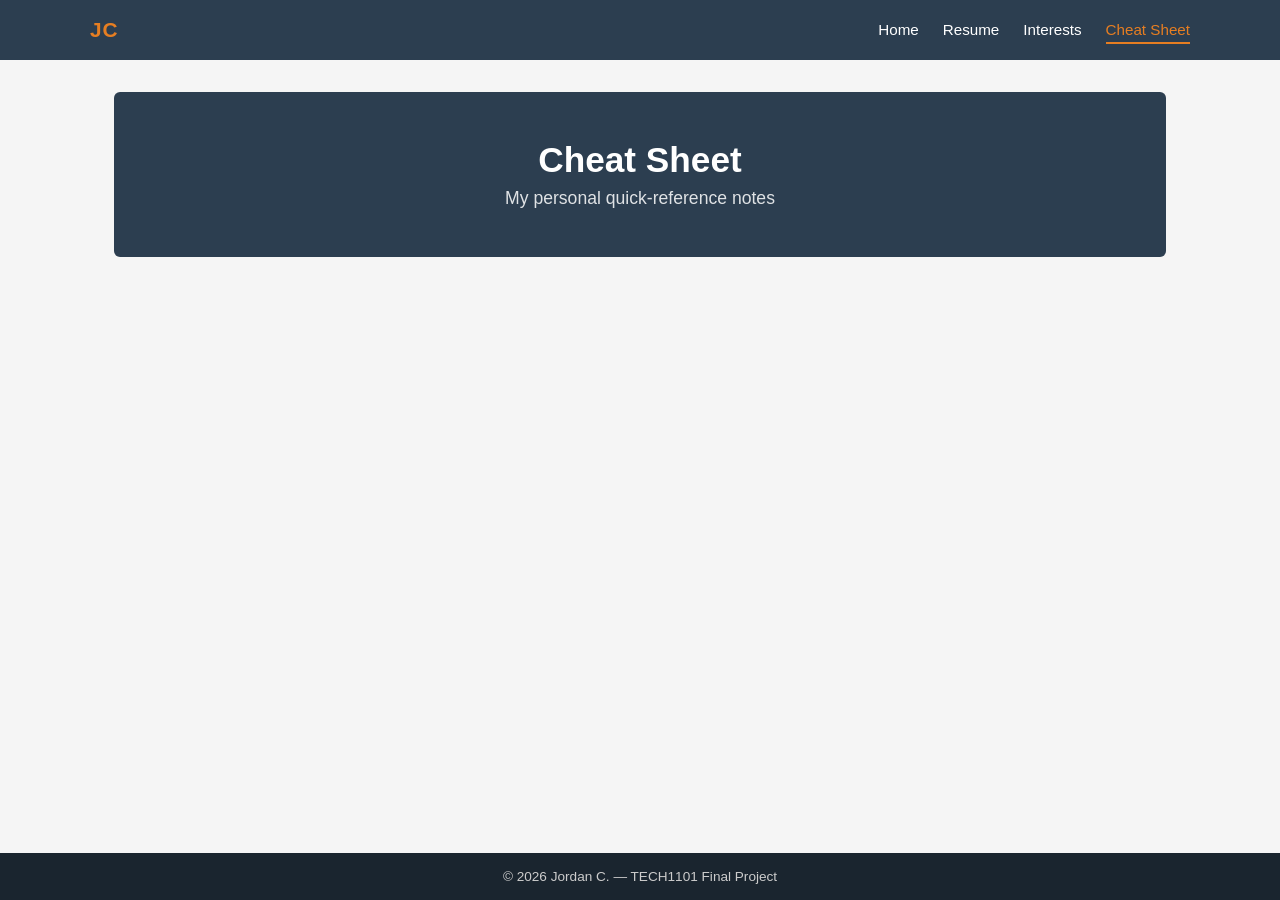
==== cheatsheet.html @ c00dc747 "Initial commit - Final Project" ====
<!DOCTYPE html>
<html lang="en">
<head>
    <meta charset="UTF-8">
    <meta name="viewport" content="width=device-width, initial-scale=1.0">
    <!-- TODO: Update title once cheat sheet type is decided (HTML / CSS / JS) -->
    <title>Cheat Sheet | Jordan's Portfolio</title>
    <link rel="stylesheet" href="css/style.css">
</head>
<body>

    <!-- ===== Navigation ===== -->
    <nav>
        <div class="nav-container">
            <a href="index.html" class="nav-logo">JC</a>

            <button id="nav-toggle" class="nav-toggle" aria-label="Toggle navigation" aria-expanded="false">
                <span></span>
                <span></span>
                <span></span>
            </button>

            <ul id="nav-links" class="nav-links">
                <li><a href="index.html">Home</a></li>
                <li><a href="resume.html">Resume</a></li>
                <li><a href="hobby.html">Interests</a></li>
                <li><a href="cheatsheet.html">Cheat Sheet</a></li>
            </ul>
        </div>
    </nav>

    <!-- ===== Main Content ===== -->
    <main>
        <div class="page-hero">
            <!-- TODO: Update heading to "HTML Cheat Sheet", "CSS Cheat Sheet", or "JavaScript Cheat Sheet" -->
            <h1>Cheat Sheet</h1>
            <p>My personal quick-reference notes</p>
        </div>

        <!-- At least 15 entries are required for full marks.
             Each <section> below represents one entry/topic.
             Duplicate the pattern as needed. -->

        <section class="cheat-entry">
            <h2><!-- TODO: Topic name (e.g. &lt;a&gt; tag) --></h2>
            <!-- TODO: Description, code snippet, notes -->
        </section>

        <!-- Add more entries here ... -->

    </main>

    <!-- ===== Footer ===== -->
    <footer>
        <p>&copy; 2026 Jordan C. — TECH1101 Final Project</p>
    </footer>

    <script src="js/main.js"></script>
</body>
</html>
---- css/style.css ----
/* ============================================================
   style.css — Shared stylesheet for Jordan's Personal Website
   TECH1101 Final Project
   ============================================================ */

/* ---------- CSS Reset & Base ---------- */
*, *::before, *::after {
    box-sizing: border-box;
    margin: 0;
    padding: 0;
}

:root {
    /* Colour palette — edit these to restyle the whole site */
    --colour-primary:    #2c3e50;
    --colour-accent:     #e67e22;
    --colour-bg:         #f5f5f5;
    --colour-text:       #333333;
    --colour-nav-bg:     #2c3e50;
    --colour-nav-text:   #ffffff;
    --colour-footer-bg:  #1a252f;
    --colour-footer-text:#cccccc;

    /* Typography */
    --font-main: 'Segoe UI', Tahoma, Geneva, Verdana, sans-serif;
    --font-mono: 'Courier New', Courier, monospace;
}

body {
    font-family: var(--font-main);
    background-color: var(--colour-bg);
    color: var(--colour-text);
    min-height: 100vh;
    display: flex;
    flex-direction: column;
}

/* ---------- Navigation ---------- */
nav {
    background-color: var(--colour-nav-bg);
    padding: 0 1.5rem;
    position: sticky;
    top: 0;
    z-index: 100;
}

.nav-container {
    display: flex;
    justify-content: space-between;
    align-items: center;
    max-width: 1100px;
    margin: 0 auto;
    height: 60px;
}

.nav-logo {
    color: var(--colour-accent);
    font-size: 1.3rem;
    font-weight: 700;
    text-decoration: none;
    letter-spacing: 1px;
}

/* Hamburger button — hidden on desktop */
.nav-toggle {
    display: none;
    flex-direction: column;
    gap: 5px;
    background: none;
    border: none;
    cursor: pointer;
    padding: 4px;
}

.nav-toggle span {
    display: block;
    width: 25px;
    height: 3px;
    background-color: var(--colour-nav-text);
    border-radius: 2px;
    transition: all 0.3s ease;
}

.nav-links {
    list-style: none;
    display: flex;
    gap: 1.5rem;
}

.nav-links a {
    color: var(--colour-nav-text);
    text-decoration: none;
    font-size: 0.95rem;
    padding: 4px 0;
    border-bottom: 2px solid transparent;
    transition: border-colour 0.2s, color 0.2s;
}

.nav-links a:hover,
.nav-links a.active {
    color: var(--colour-accent);
    border-bottom-color: var(--colour-accent);
}

/* ---------- Main Content ---------- */
main {
    flex: 1;
    max-width: 1100px;
    width: 100%;
    margin: 0 auto;
    padding: 2rem 1.5rem;
}

/* Page hero / banner area */
.page-hero {
    background-color: var(--colour-primary);
    color: #fff;
    text-align: center;
    padding: 3rem 1.5rem;
    margin-bottom: 2rem;
    border-radius: 6px;
}

.page-hero h1 {
    font-size: 2.2rem;
    margin-bottom: 0.5rem;
}

.page-hero p {
    font-size: 1.1rem;
    opacity: 0.85;
}

/* General section spacing */
section {
    margin-bottom: 2.5rem;
}

section h2 {
    font-size: 1.6rem;
    color: var(--colour-primary);
    border-left: 4px solid var(--colour-accent);
    padding-left: 0.75rem;
    margin-bottom: 1rem;
}

/* ---------- Footer ---------- */
footer {
    background-color: var(--colour-footer-bg);
    color: var(--colour-footer-text);
    text-align: center;
    padding: 1rem;
    font-size: 0.85rem;
}

/* ============================================================
   Resume Page Components
   ============================================================ */

/* Contact list */
.contact-list {
    list-style: none;
    display: flex;
    flex-wrap: wrap;
    gap: 0.5rem 2rem;
}

/* Card used for education and experience entries */
.resume-card {
    background: #fff;
    border-left: 4px solid var(--colour-accent);
    padding: 1rem 1.25rem;
    margin-bottom: 1rem;
    border-radius: 4px;
    box-shadow: 0 1px 4px rgba(0,0,0,0.07);
}

.resume-card h3 {
    font-size: 1.1rem;
    color: var(--colour-primary);
    margin-bottom: 0.25rem;
}

.resume-meta {
    display: block;
    font-size: 0.85rem;
    color: #666;
    margin-bottom: 0.6rem;
}

.resume-card ul {
    padding-left: 1.2rem;
}

.resume-card ul li {
    margin-bottom: 0.3rem;
}

/* Skills table */
.skills-table {
    width: 100%;
    border-collapse: collapse;
    background: #fff;
    box-shadow: 0 1px 4px rgba(0,0,0,0.07);
    border-radius: 4px;
    overflow: hidden;
}

.skills-table th,
.skills-table td {
    padding: 0.75rem 1rem;
    text-align: left;
    border-bottom: 1px solid #e0e0e0;
}

.skills-table thead th {
    background-color: var(--colour-primary);
    color: #fff;
    font-weight: 600;
}

.skills-table tbody tr:last-child td {
    border-bottom: none;
}

.skills-table tbody tr:hover {
    background-color: #f0f0f0;
}

/* Project card grid */
.card-grid {
    display: grid;
    grid-template-columns: repeat(auto-fit, minmax(220px, 1fr));
    gap: 1.25rem;
}

.project-card {
    background: #fff;
    border-radius: 6px;
    padding: 1.25rem;
    box-shadow: 0 1px 6px rgba(0,0,0,0.1);
    text-align: center;
    transition: transform 0.2s, box-shadow 0.2s;
}

.project-card:hover {
    transform: translateY(-4px);
    box-shadow: 0 4px 14px rgba(0,0,0,0.15);
}

.project-card__icon {
    font-size: 2.2rem;
    margin-bottom: 0.6rem;
    color: var(--colour-accent);
}

.project-card h3 {
    font-size: 1rem;
    color: var(--colour-primary);
    margin-bottom: 0.5rem;
}

/* ============================================================
   Hobby / Interests Page Components
   ============================================================ */

/* TNR ordered steps */
.tnr-steps {
    padding-left: 1.4rem;
    margin: 1rem 0;
}

.tnr-steps li {
    margin-bottom: 0.5rem;
}

/* TNR comparison table */
.tnr-table {
    width: 100%;
    border-collapse: collapse;
    margin-top: 1rem;
    background: #fff;
    box-shadow: 0 1px 4px rgba(0,0,0,0.07);
    border-radius: 4px;
    overflow: hidden;
}

.tnr-table caption {
    font-weight: 600;
    text-align: left;
    padding: 0.5rem 1rem;
    background: #eef2f5;
    color: var(--colour-primary);
}

.tnr-table th,
.tnr-table td {
    padding: 0.7rem 1rem;
    border-bottom: 1px solid #e0e0e0;
    text-align: left;
}

.tnr-table thead th {
    background-color: var(--colour-primary);
    color: #fff;
}

.tnr-table tbody tr:last-child td {
    border-bottom: none;
}

/* Temperature Checker card */
.temp-checker-card {
    background: #fff;
    border-radius: 8px;
    padding: 1.5rem;
    box-shadow: 0 1px 6px rgba(0,0,0,0.1);
    max-width: 560px;
}

.temp-input-row {
    display: flex;
    flex-wrap: wrap;
    align-items: center;
    gap: 0.6rem;
    margin-bottom: 1rem;
}

.temp-input-row label {
    font-weight: 600;
    flex-basis: 100%;   /* label on its own line on small screens */
}

.temp-input-row input[type="number"] {
    width: 90px;
    padding: 0.5rem 0.6rem;
    border: 1px solid #ccc;
    border-radius: 4px;
    font-size: 1rem;
    font-family: var(--font-main);
}

.temp-input-row select {
    padding: 0.5rem 0.4rem;
    border: 1px solid #ccc;
    border-radius: 4px;
    font-size: 1rem;
    font-family: var(--font-main);
    background: #fff;
}

/* Primary button style */
.btn-primary {
    background-color: var(--colour-accent);
    color: #fff;
    border: none;
    padding: 0.55rem 1.1rem;
    border-radius: 4px;
    font-size: 0.95rem;
    cursor: pointer;
    transition: background-color 0.2s;
}

.btn-primary:hover {
    background-color: #cf6d17;
}

/* Result box — colour changes based on outcome */
.temp-result {
    padding: 0.85rem 1rem;
    border-radius: 4px;
    font-weight: 600;
    margin-bottom: 0.75rem;
    white-space: pre-line;   /* preserves line breaks from JS template literals */
}

.temp-result--safe {
    background-color: #d4edda;
    color: #155724;
    border: 1px solid #c3e6cb;
}

.temp-result--cold {
    background-color: #cce5ff;
    color: #004085;
    border: 1px solid #b8daff;
}

.temp-result--hot {
    background-color: #f8d7da;
    color: #721c24;
    border: 1px solid #f5c6cb;
}

.temp-result--warn {
    background-color: #fff3cd;
    color: #856404;
    border: 1px solid #ffeeba;
}

.temp-note {
    font-size: 0.82rem;
    color: #666;
}

/* ---------- Responsive — Tablet (≤768px) ---------- */
@media (max-width: 768px) {
    .nav-toggle {
        display: flex;
    }

    .nav-links {
        display: none;
        flex-direction: column;
        gap: 0;
        position: absolute;
        top: 60px;
        left: 0;
        width: 100%;
        background-color: var(--colour-nav-bg);
        padding: 0.5rem 0;
    }

    /* JS adds .open class to show the menu */
    .nav-links.open {
        display: flex;
    }

    .nav-links li a {
        display: block;
        padding: 0.75rem 1.5rem;
        border-bottom: none;
    }

    .page-hero h1 {
        font-size: 1.6rem;
    }
}

/* ---------- Responsive — Mobile (≤480px) ---------- */
@media (max-width: 480px) {
    main {
        padding: 1.25rem 1rem;
    }

    .page-hero {
        padding: 2rem 1rem;
    }

    .page-hero h1 {
        font-size: 1.3rem;
    }
}
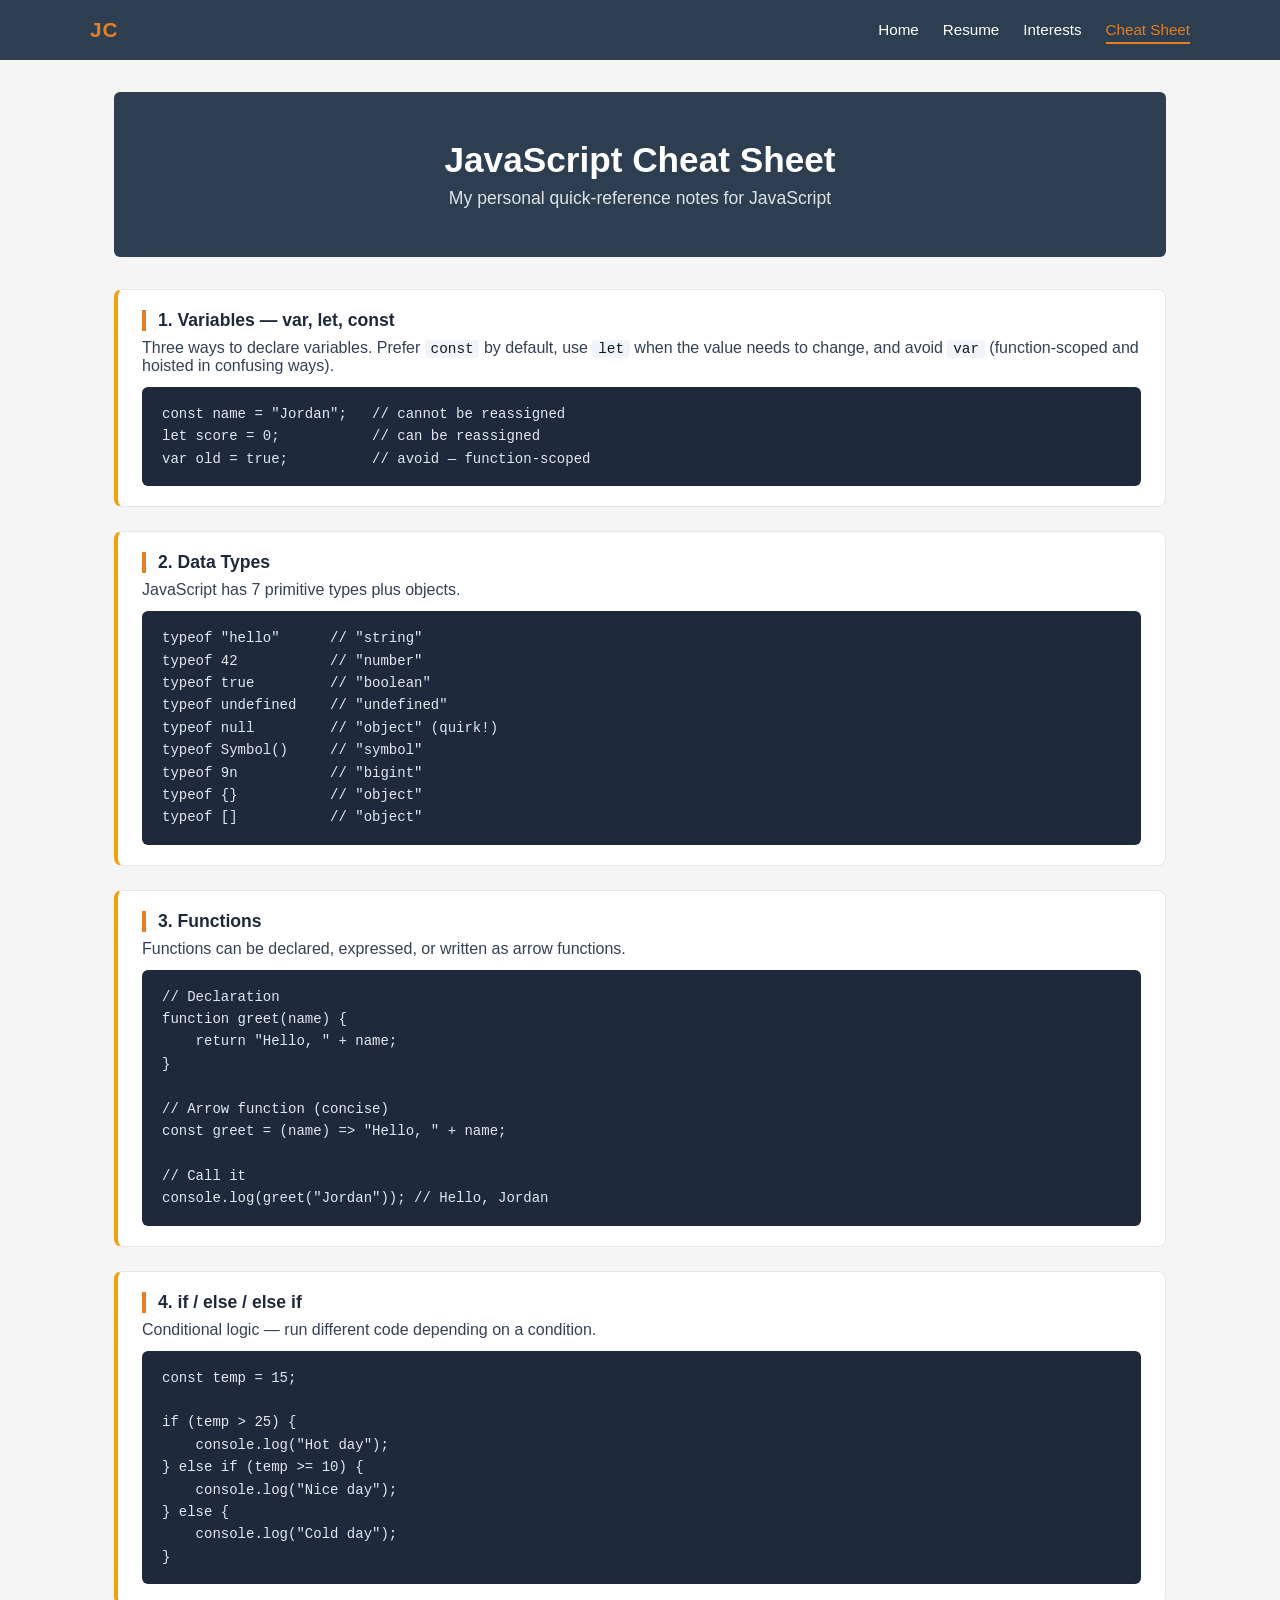
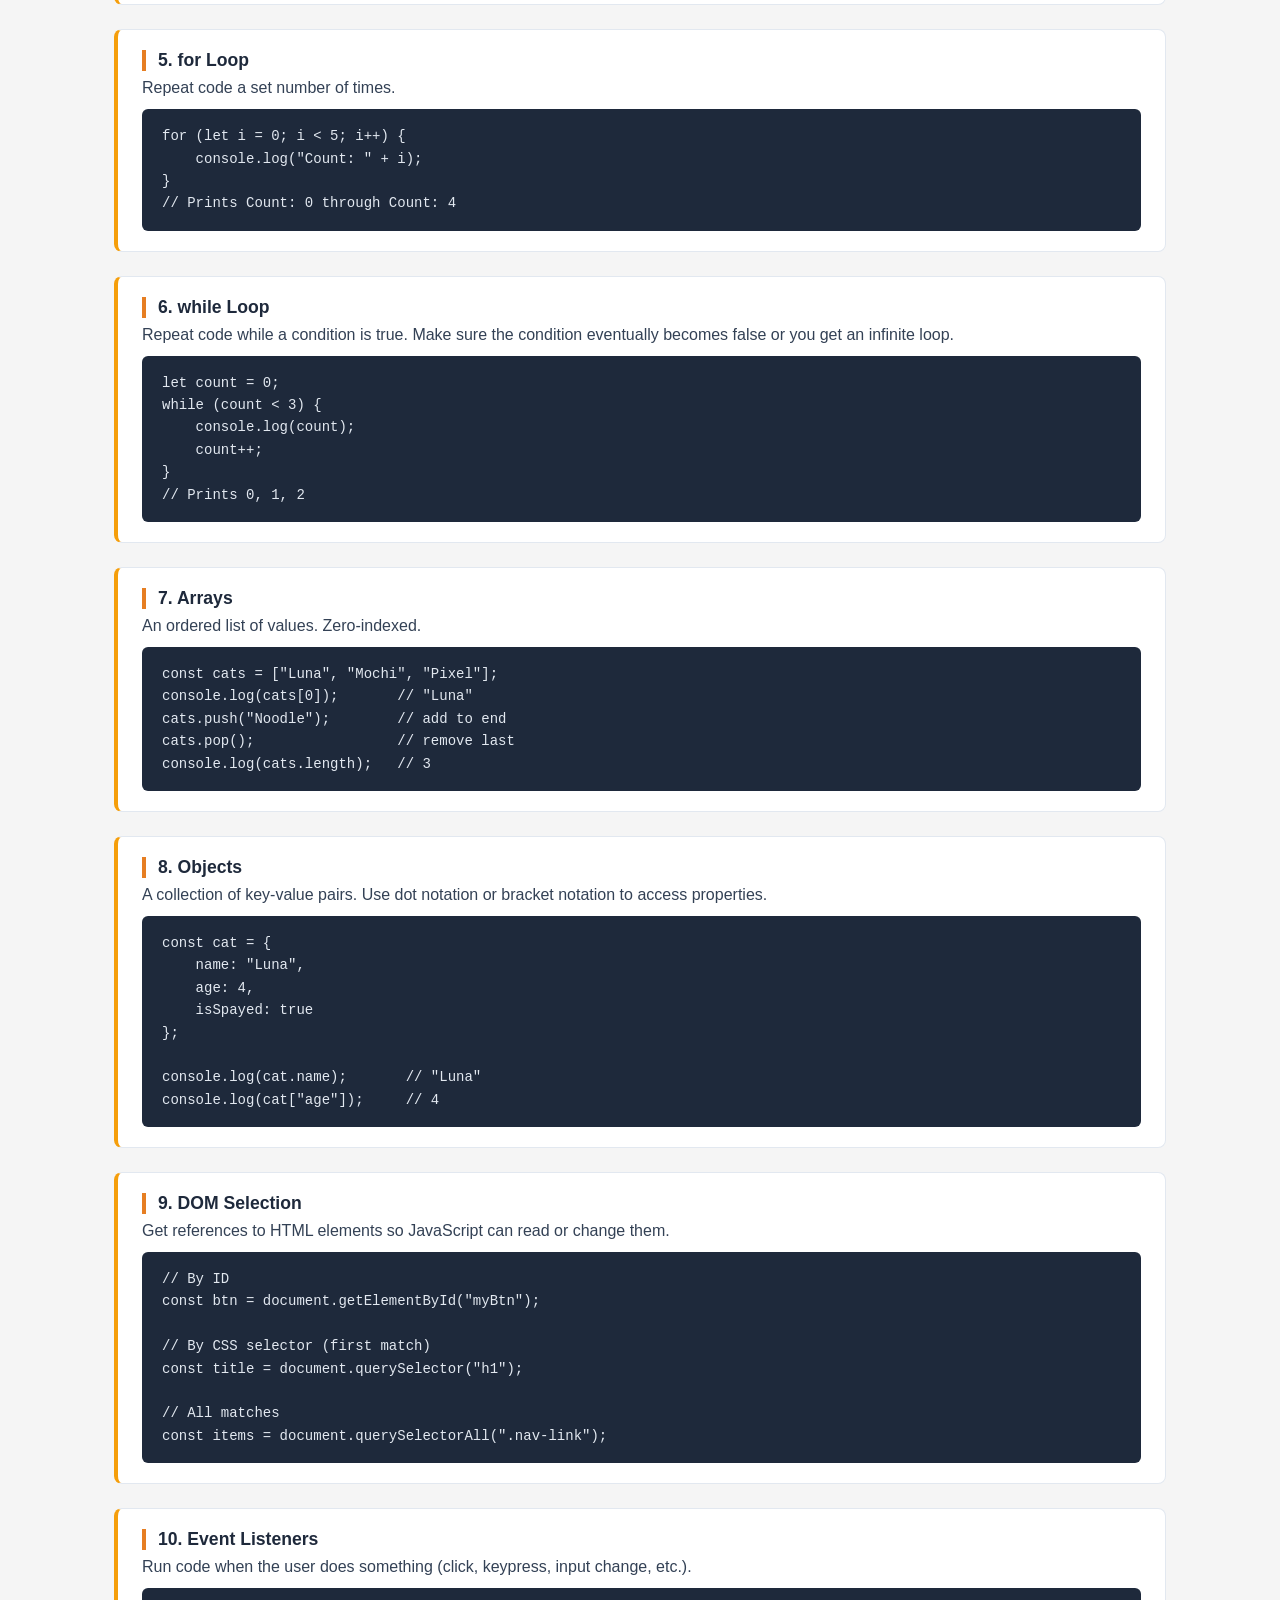
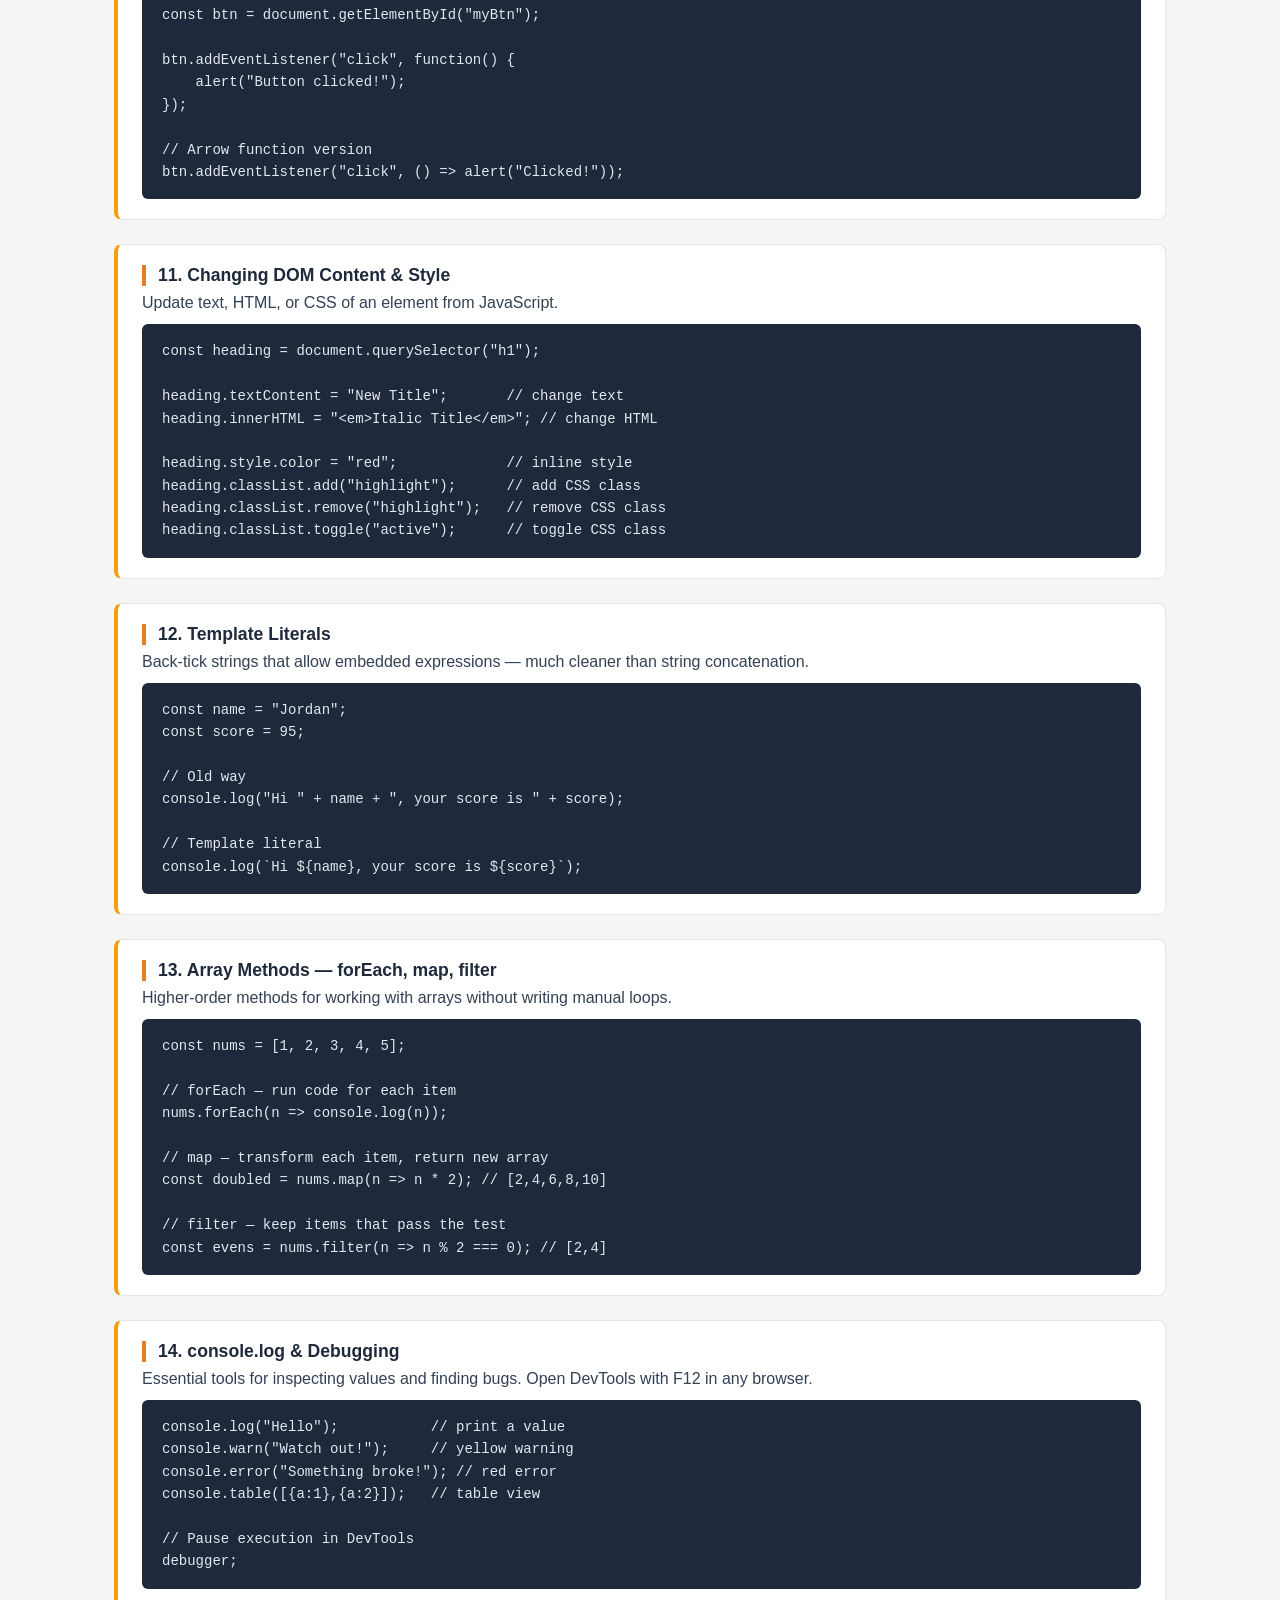
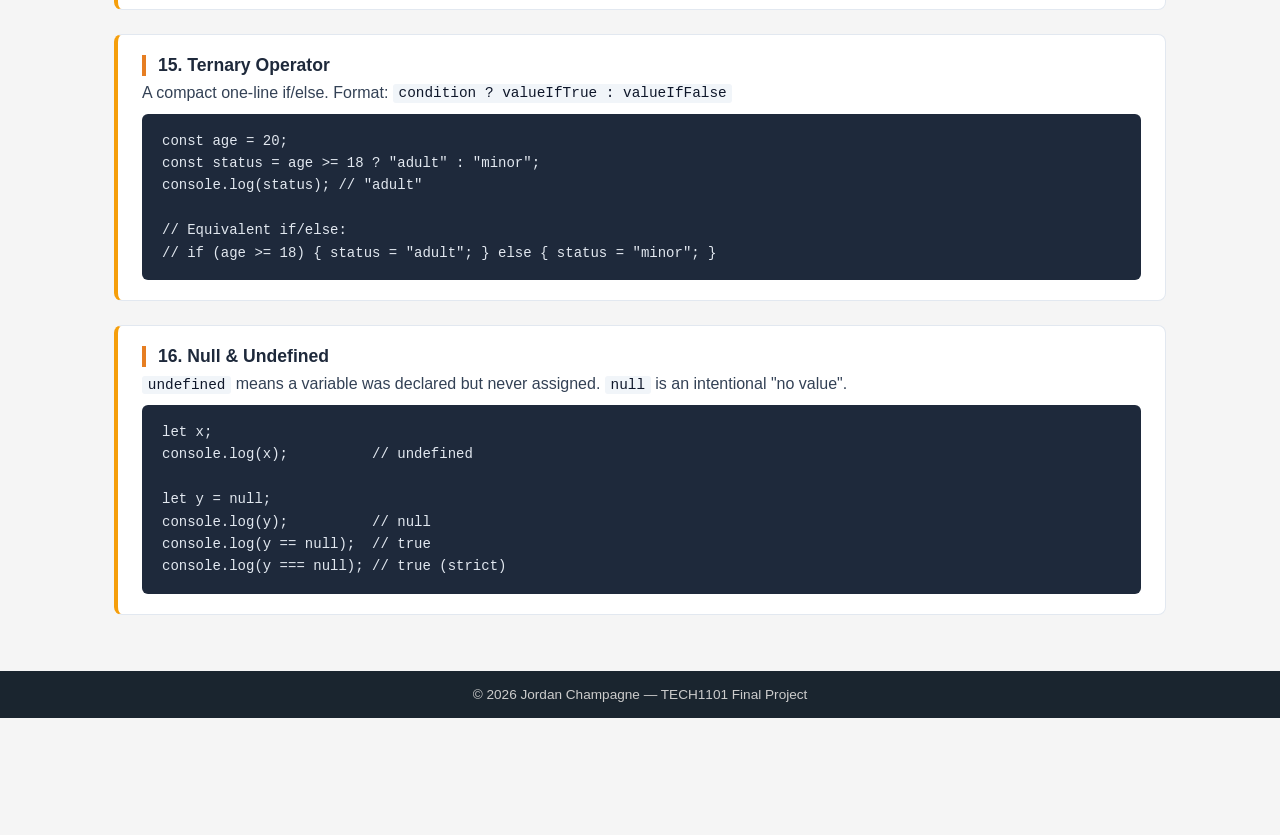
==== commit ab2d3e61: "Add JS cheatsheet, placeholder images, update name and titles" ====
--- a/cheatsheet.html
+++ b/cheatsheet.html
@@ -32,27 +32,228 @@
     <!-- ===== Main Content ===== -->
     <main>
         <div class="page-hero">
-            <!-- TODO: Update heading to "HTML Cheat Sheet", "CSS Cheat Sheet", or "JavaScript Cheat Sheet" -->
-            <h1>Cheat Sheet</h1>
-            <p>My personal quick-reference notes</p>
+            <h1>JavaScript Cheat Sheet</h1>
+            <p>My personal quick-reference notes for JavaScript</p>
         </div>
 
-        <!-- At least 15 entries are required for full marks.
-             Each <section> below represents one entry/topic.
-             Duplicate the pattern as needed. -->
-
-        <section class="cheat-entry">
-            <h2><!-- TODO: Topic name (e.g. &lt;a&gt; tag) --></h2>
-            <!-- TODO: Description, code snippet, notes -->
-        </section>
-
-        <!-- Add more entries here ... -->
+        <!-- 1 -->
+        <section class="cheat-entry">
+            <h2>1. Variables — var, let, const</h2>
+            <p>Three ways to declare variables. Prefer <code>const</code> by default, use <code>let</code> when the value needs to change, and avoid <code>var</code> (function-scoped and hoisted in confusing ways).</p>
+            <pre><code>const name = "Jordan";   // cannot be reassigned
+let score = 0;           // can be reassigned
+var old = true;          // avoid — function-scoped</code></pre>
+        </section>
+
+        <!-- 2 -->
+        <section class="cheat-entry">
+            <h2>2. Data Types</h2>
+            <p>JavaScript has 7 primitive types plus objects.</p>
+            <pre><code>typeof "hello"      // "string"
+typeof 42           // "number"
+typeof true         // "boolean"
+typeof undefined    // "undefined"
+typeof null         // "object" (quirk!)
+typeof Symbol()     // "symbol"
+typeof 9n           // "bigint"
+typeof {}           // "object"
+typeof []           // "object"</code></pre>
+        </section>
+
+        <!-- 3 -->
+        <section class="cheat-entry">
+            <h2>3. Functions</h2>
+            <p>Functions can be declared, expressed, or written as arrow functions.</p>
+            <pre><code>// Declaration
+function greet(name) {
+    return "Hello, " + name;
+}
+
+// Arrow function (concise)
+const greet = (name) => "Hello, " + name;
+
+// Call it
+console.log(greet("Jordan")); // Hello, Jordan</code></pre>
+        </section>
+
+        <!-- 4 -->
+        <section class="cheat-entry">
+            <h2>4. if / else / else if</h2>
+            <p>Conditional logic — run different code depending on a condition.</p>
+            <pre><code>const temp = 15;
+
+if (temp > 25) {
+    console.log("Hot day");
+} else if (temp >= 10) {
+    console.log("Nice day");
+} else {
+    console.log("Cold day");
+}</code></pre>
+        </section>
+
+        <!-- 5 -->
+        <section class="cheat-entry">
+            <h2>5. for Loop</h2>
+            <p>Repeat code a set number of times.</p>
+            <pre><code>for (let i = 0; i &lt; 5; i++) {
+    console.log("Count: " + i);
+}
+// Prints Count: 0 through Count: 4</code></pre>
+        </section>
+
+        <!-- 6 -->
+        <section class="cheat-entry">
+            <h2>6. while Loop</h2>
+            <p>Repeat code while a condition is true. Make sure the condition eventually becomes false or you get an infinite loop.</p>
+            <pre><code>let count = 0;
+while (count &lt; 3) {
+    console.log(count);
+    count++;
+}
+// Prints 0, 1, 2</code></pre>
+        </section>
+
+        <!-- 7 -->
+        <section class="cheat-entry">
+            <h2>7. Arrays</h2>
+            <p>An ordered list of values. Zero-indexed.</p>
+            <pre><code>const cats = ["Luna", "Mochi", "Pixel"];
+console.log(cats[0]);       // "Luna"
+cats.push("Noodle");        // add to end
+cats.pop();                 // remove last
+console.log(cats.length);   // 3</code></pre>
+        </section>
+
+        <!-- 8 -->
+        <section class="cheat-entry">
+            <h2>8. Objects</h2>
+            <p>A collection of key-value pairs. Use dot notation or bracket notation to access properties.</p>
+            <pre><code>const cat = {
+    name: "Luna",
+    age: 4,
+    isSpayed: true
+};
+
+console.log(cat.name);       // "Luna"
+console.log(cat["age"]);     // 4</code></pre>
+        </section>
+
+        <!-- 9 -->
+        <section class="cheat-entry">
+            <h2>9. DOM Selection</h2>
+            <p>Get references to HTML elements so JavaScript can read or change them.</p>
+            <pre><code>// By ID
+const btn = document.getElementById("myBtn");
+
+// By CSS selector (first match)
+const title = document.querySelector("h1");
+
+// All matches
+const items = document.querySelectorAll(".nav-link");</code></pre>
+        </section>
+
+        <!-- 10 -->
+        <section class="cheat-entry">
+            <h2>10. Event Listeners</h2>
+            <p>Run code when the user does something (click, keypress, input change, etc.).</p>
+            <pre><code>const btn = document.getElementById("myBtn");
+
+btn.addEventListener("click", function() {
+    alert("Button clicked!");
+});
+
+// Arrow function version
+btn.addEventListener("click", () => alert("Clicked!"));</code></pre>
+        </section>
+
+        <!-- 11 -->
+        <section class="cheat-entry">
+            <h2>11. Changing DOM Content &amp; Style</h2>
+            <p>Update text, HTML, or CSS of an element from JavaScript.</p>
+            <pre><code>const heading = document.querySelector("h1");
+
+heading.textContent = "New Title";       // change text
+heading.innerHTML = "&lt;em&gt;Italic Title&lt;/em&gt;"; // change HTML
+
+heading.style.color = "red";             // inline style
+heading.classList.add("highlight");      // add CSS class
+heading.classList.remove("highlight");   // remove CSS class
+heading.classList.toggle("active");      // toggle CSS class</code></pre>
+        </section>
+
+        <!-- 12 -->
+        <section class="cheat-entry">
+            <h2>12. Template Literals</h2>
+            <p>Back-tick strings that allow embedded expressions — much cleaner than string concatenation.</p>
+            <pre><code>const name = "Jordan";
+const score = 95;
+
+// Old way
+console.log("Hi " + name + ", your score is " + score);
+
+// Template literal
+console.log(`Hi ${name}, your score is ${score}`);</code></pre>
+        </section>
+
+        <!-- 13 -->
+        <section class="cheat-entry">
+            <h2>13. Array Methods — forEach, map, filter</h2>
+            <p>Higher-order methods for working with arrays without writing manual loops.</p>
+            <pre><code>const nums = [1, 2, 3, 4, 5];
+
+// forEach — run code for each item
+nums.forEach(n => console.log(n));
+
+// map — transform each item, return new array
+const doubled = nums.map(n => n * 2); // [2,4,6,8,10]
+
+// filter — keep items that pass the test
+const evens = nums.filter(n => n % 2 === 0); // [2,4]</code></pre>
+        </section>
+
+        <!-- 14 -->
+        <section class="cheat-entry">
+            <h2>14. console.log &amp; Debugging</h2>
+            <p>Essential tools for inspecting values and finding bugs. Open DevTools with F12 in any browser.</p>
+            <pre><code>console.log("Hello");           // print a value
+console.warn("Watch out!");     // yellow warning
+console.error("Something broke!"); // red error
+console.table([{a:1},{a:2}]);   // table view
+
+// Pause execution in DevTools
+debugger;</code></pre>
+        </section>
+
+        <!-- 15 -->
+        <section class="cheat-entry">
+            <h2>15. Ternary Operator</h2>
+            <p>A compact one-line if/else. Format: <code>condition ? valueIfTrue : valueIfFalse</code></p>
+            <pre><code>const age = 20;
+const status = age >= 18 ? "adult" : "minor";
+console.log(status); // "adult"
+
+// Equivalent if/else:
+// if (age >= 18) { status = "adult"; } else { status = "minor"; }</code></pre>
+        </section>
+
+        <!-- 16 (bonus) -->
+        <section class="cheat-entry">
+            <h2>16. Null &amp; Undefined</h2>
+            <p><code>undefined</code> means a variable was declared but never assigned. <code>null</code> is an intentional "no value".</p>
+            <pre><code>let x;
+console.log(x);          // undefined
+
+let y = null;
+console.log(y);          // null
+console.log(y == null);  // true
+console.log(y === null); // true (strict)</code></pre>
+        </section>
 
     </main>
 
     <!-- ===== Footer ===== -->
     <footer>
-        <p>&copy; 2026 Jordan C. — TECH1101 Final Project</p>
+        <p>&copy; 2026 Jordan Champagne — TECH1101 Final Project</p>
     </footer>
 
     <script src="js/main.js"></script>
--- a/css/style.css
+++ b/css/style.css
@@ -451,3 +451,65 @@
         font-size: 1.3rem;
     }
 }
+
+/* ============================================================
+   Responsive Images
+   ============================================================ */
+.content-img {
+    display: block;
+    max-width: 100%;
+    height: auto;
+    border-radius: 8px;
+    margin: 1rem 0;
+}
+
+/* ============================================================
+   Cheat Sheet Entries
+   ============================================================ */
+.cheat-entry {
+    background: var(--card-bg, #fff);
+    border: 1px solid var(--border, #e2e8f0);
+    border-left: 4px solid var(--accent, #f59e0b);
+    border-radius: 8px;
+    padding: 1.25rem 1.5rem;
+    margin-bottom: 1.5rem;
+}
+
+.cheat-entry h2 {
+    font-size: 1.1rem;
+    margin-bottom: 0.5rem;
+    color: var(--heading, #1e293b);
+}
+
+.cheat-entry p {
+    margin-bottom: 0.75rem;
+    color: var(--text, #334155);
+}
+
+/* Code block styling */
+.cheat-entry pre {
+    background: #1e293b;
+    color: #e2e8f0;
+    border-radius: 6px;
+    padding: 1rem 1.25rem;
+    overflow-x: auto;
+    font-size: 0.875rem;
+    line-height: 1.6;
+}
+
+.cheat-entry code {
+    font-family: "Courier New", Courier, monospace;
+    font-size: 0.9em;
+    background: #f1f5f9;
+    color: #0f172a;
+    padding: 0.1em 0.4em;
+    border-radius: 3px;
+}
+
+/* Inside a pre block, reset inline code styles */
+.cheat-entry pre code {
+    background: transparent;
+    color: inherit;
+    padding: 0;
+    font-size: inherit;
+}
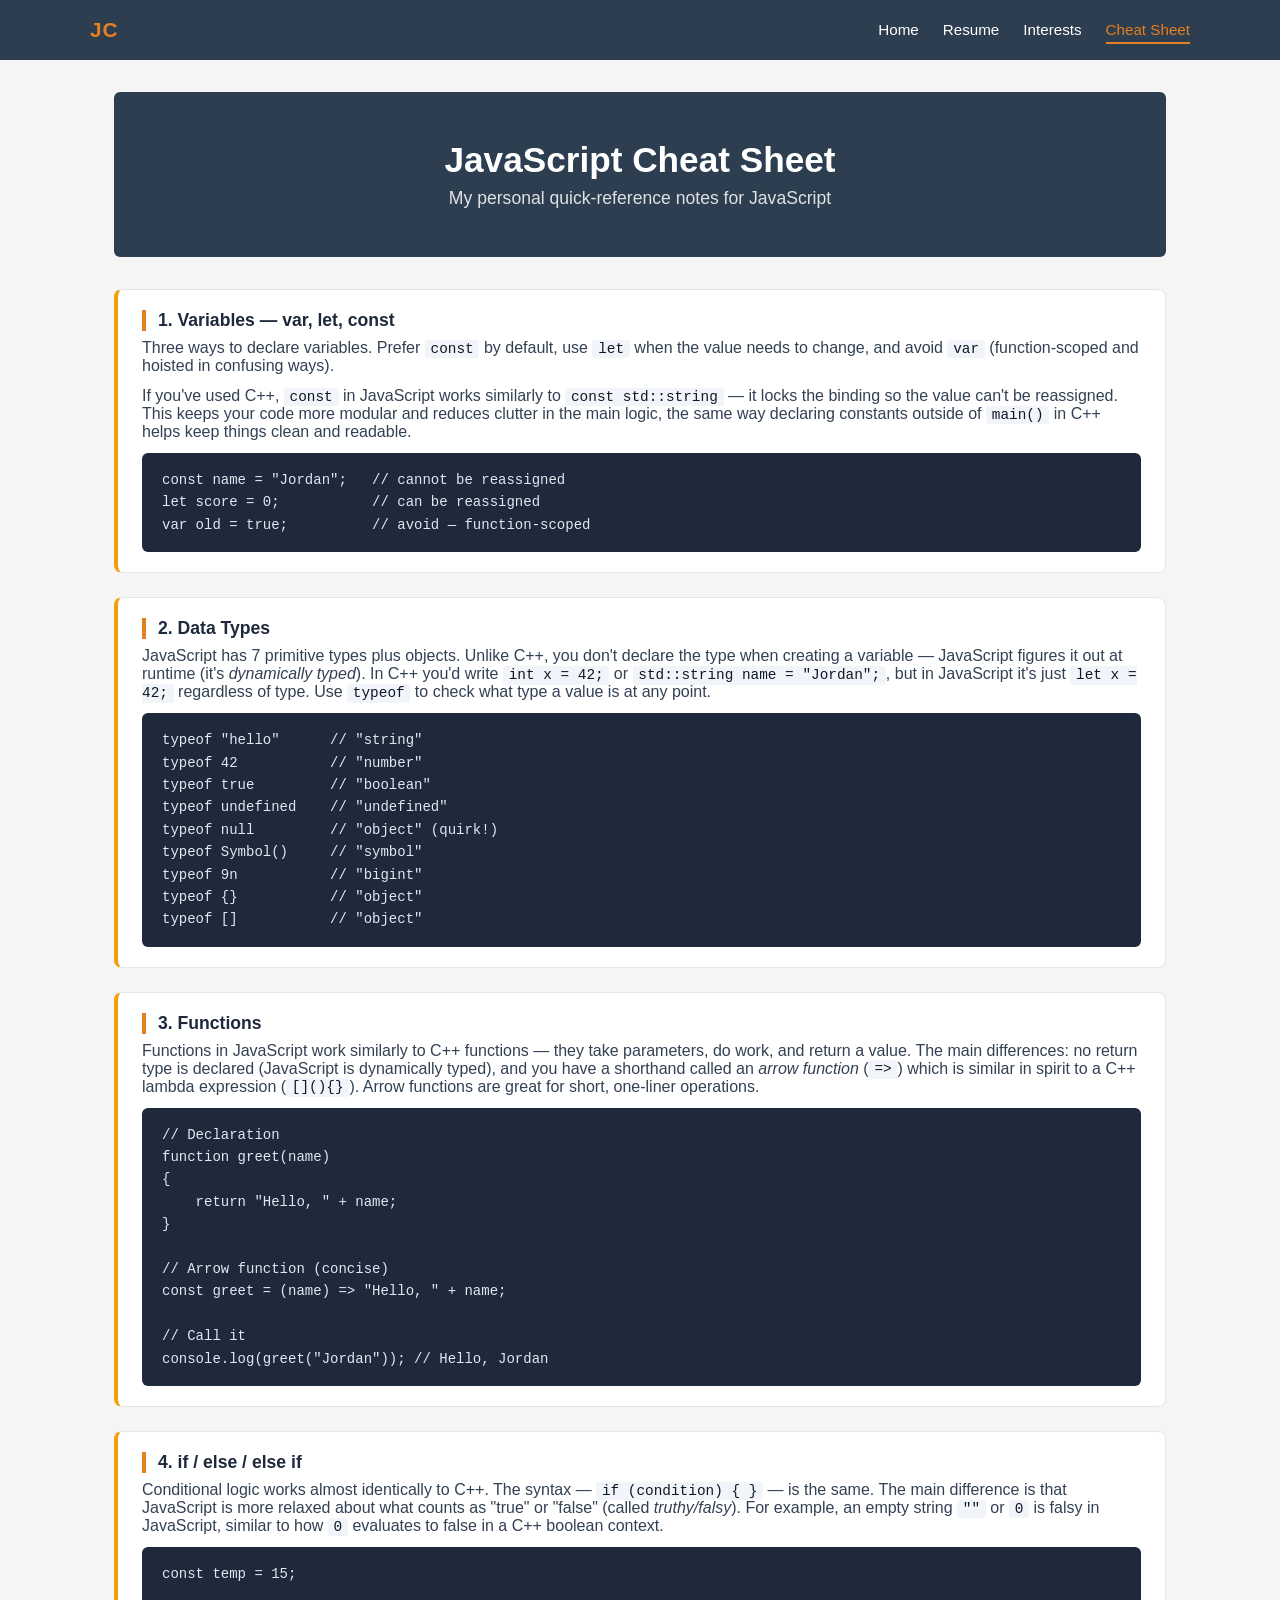
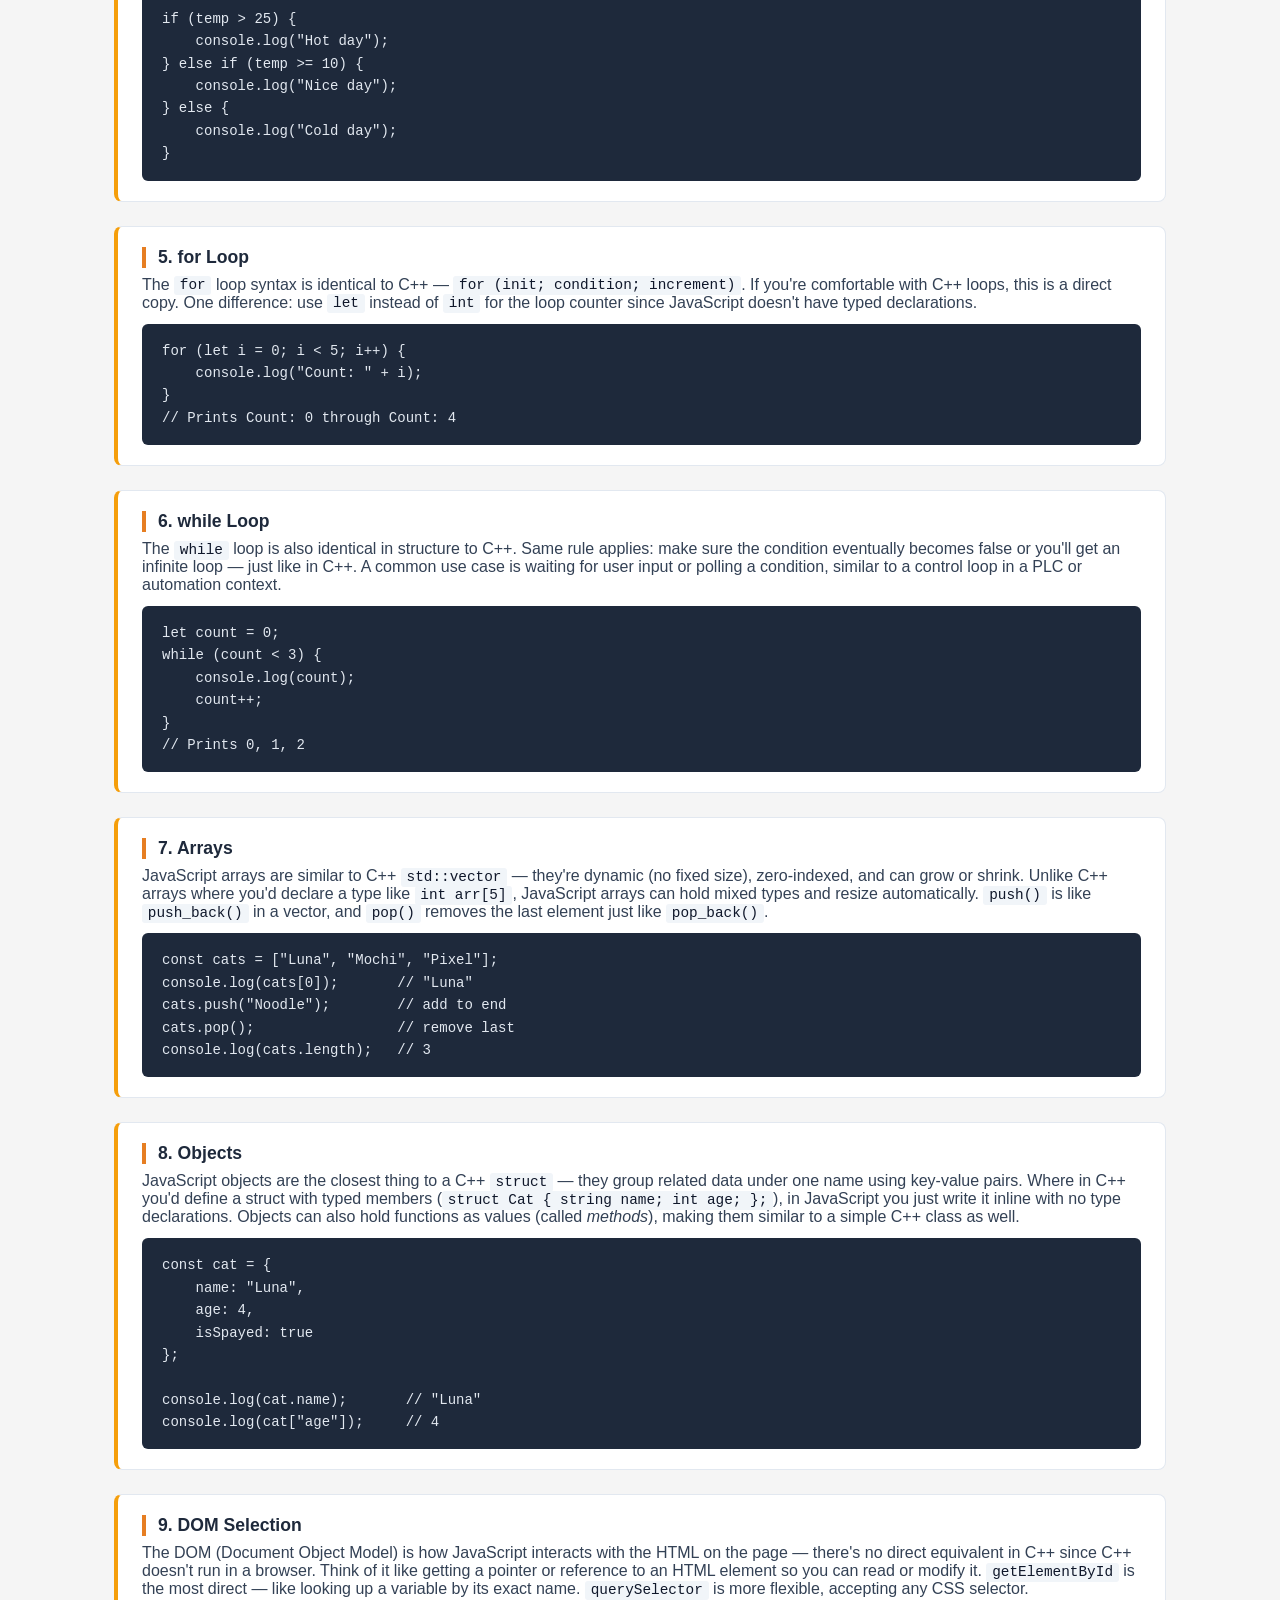
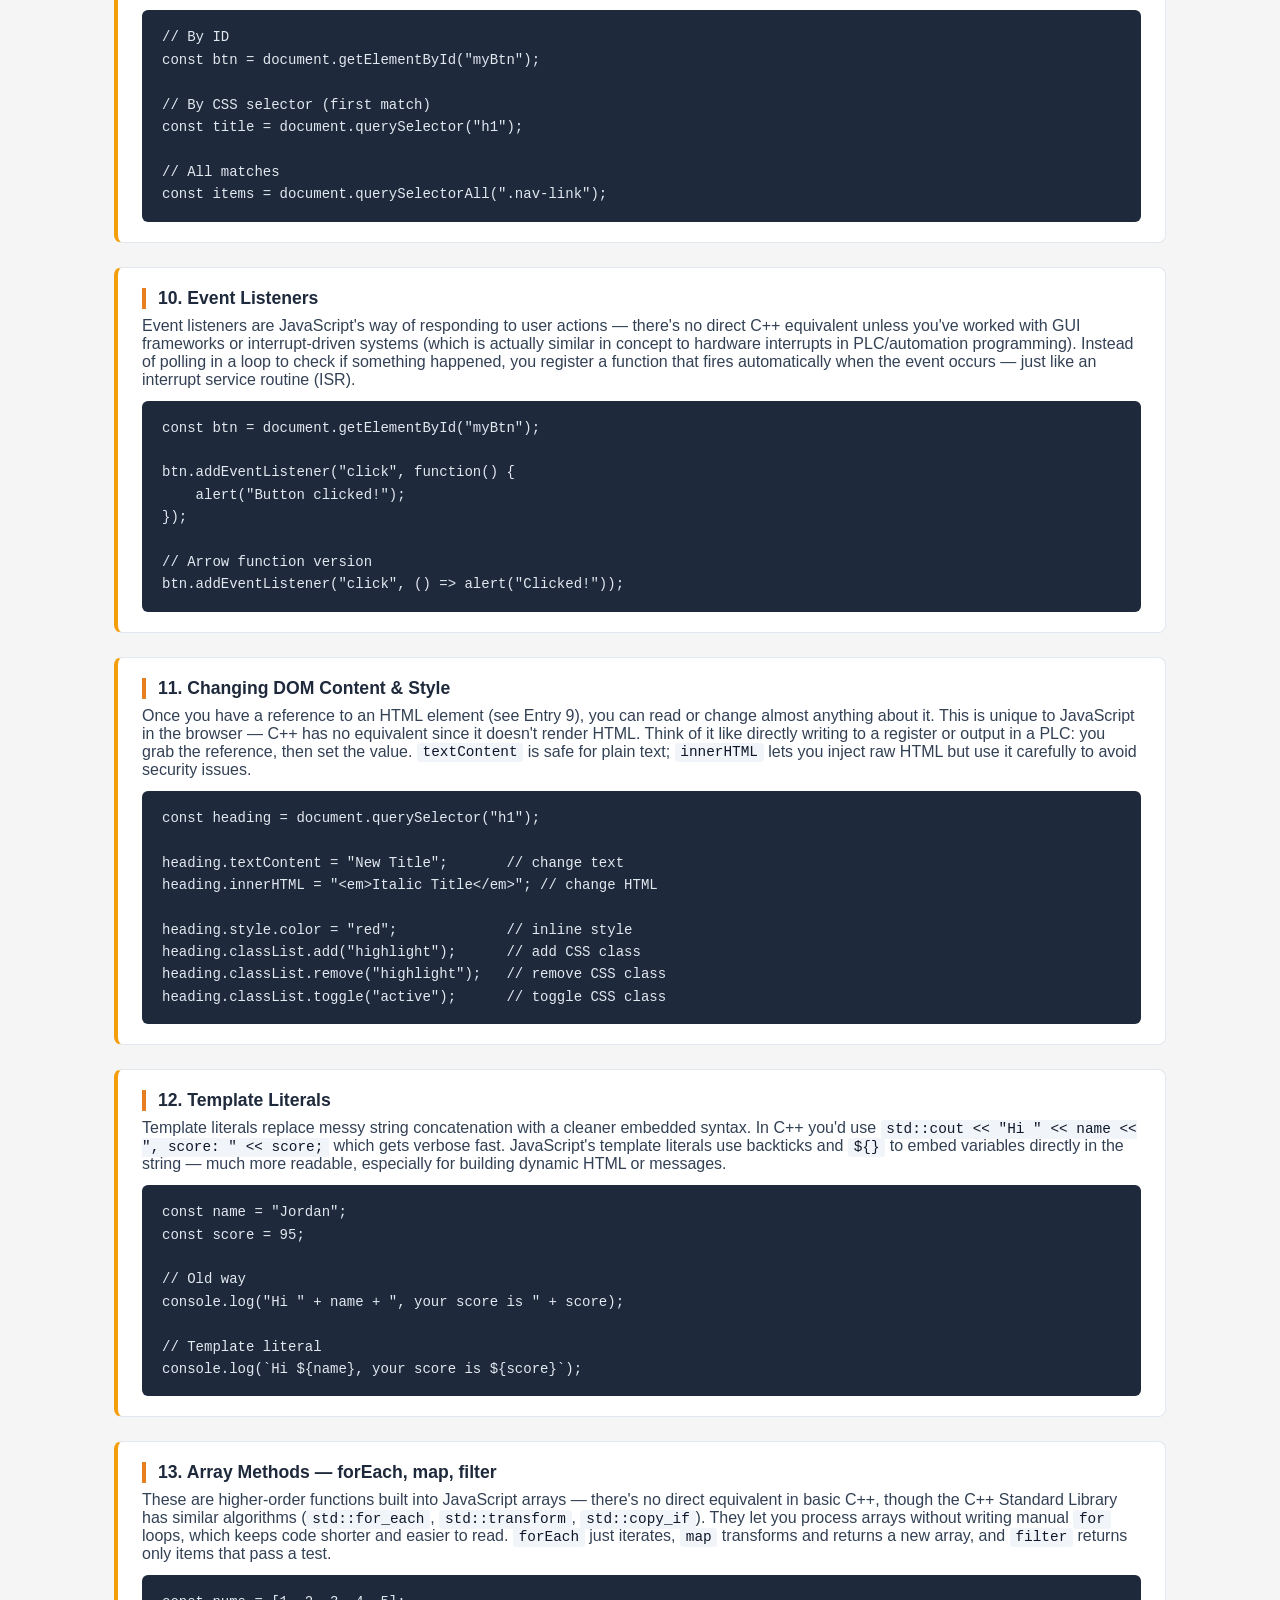
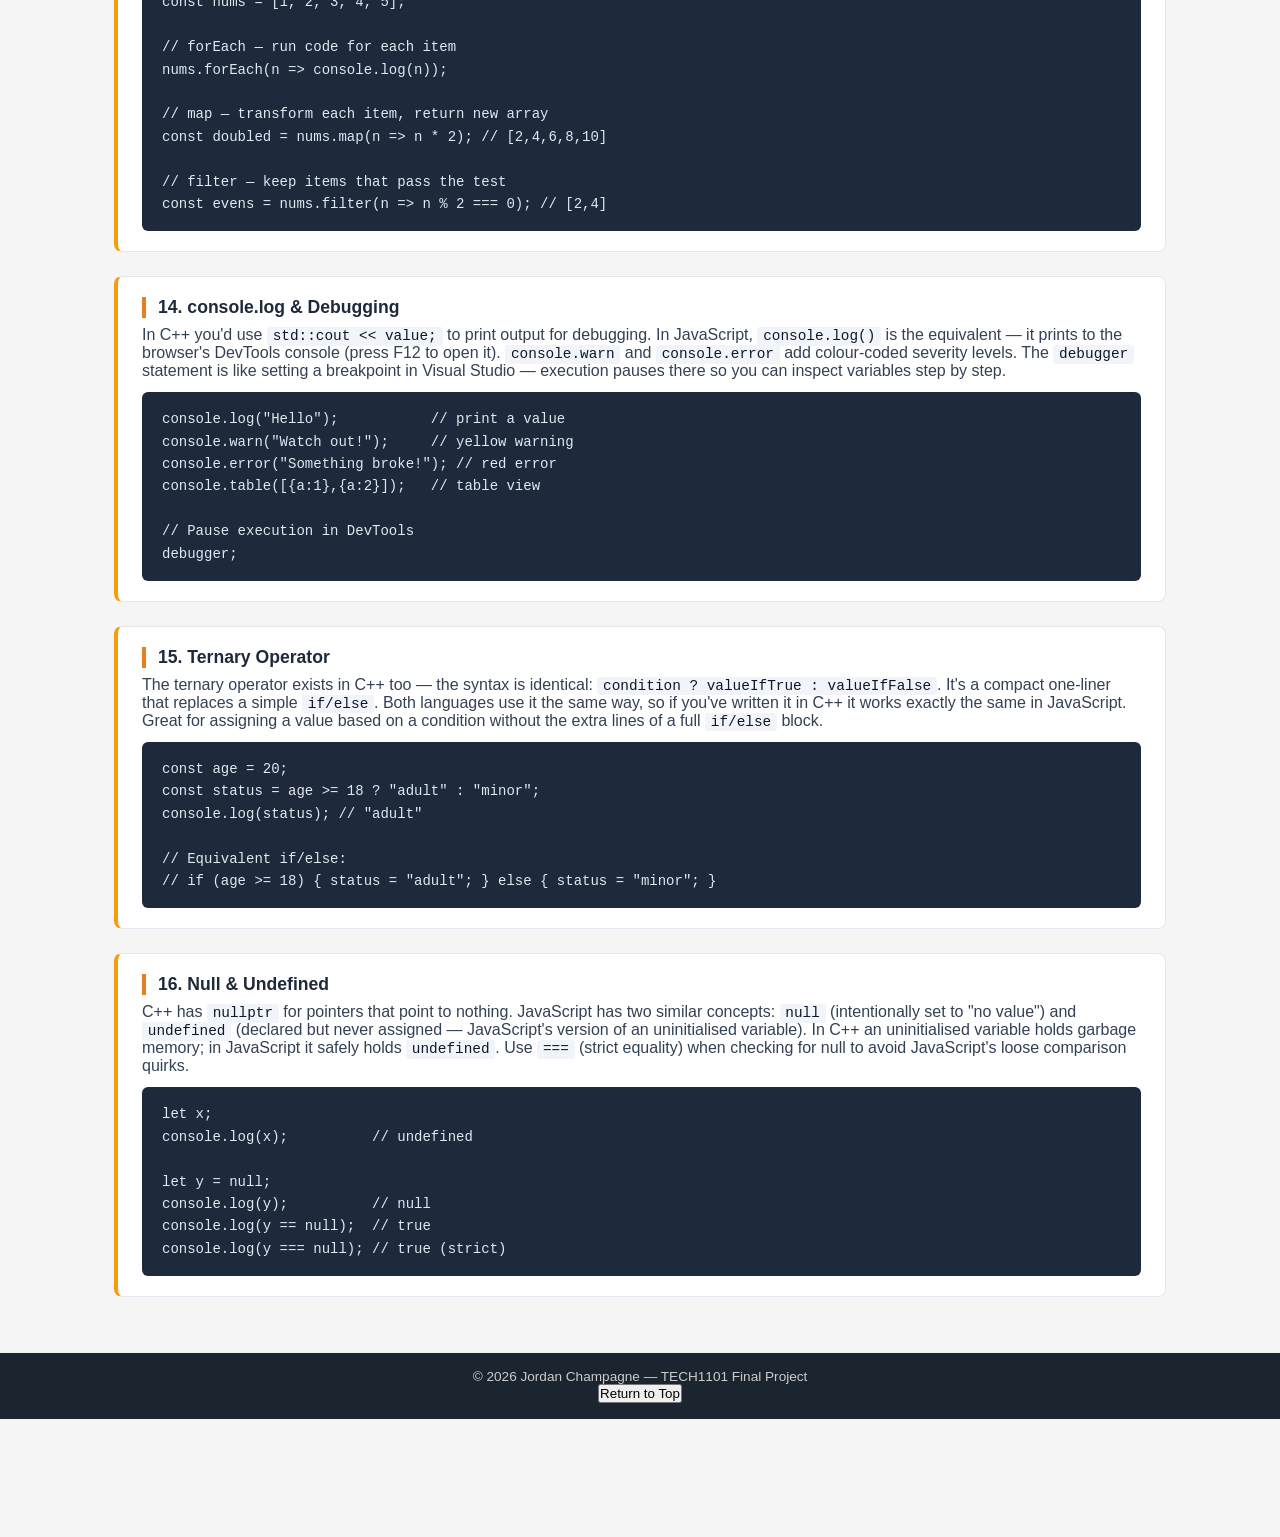
==== commit c8618911: "Add C++ projects, return-to-top buttons, and navigation improvements" ====
--- a/cheatsheet.html
+++ b/cheatsheet.html
@@ -40,6 +40,7 @@
         <section class="cheat-entry">
             <h2>1. Variables — var, let, const</h2>
             <p>Three ways to declare variables. Prefer <code>const</code> by default, use <code>let</code> when the value needs to change, and avoid <code>var</code> (function-scoped and hoisted in confusing ways).</p>
+            <p>If you've used C++, <code>const</code> in JavaScript works similarly to <code>const std::string</code> — it locks the binding so the value can't be reassigned. This keeps your code more modular and reduces clutter in the main logic, the same way declaring constants outside of <code>main()</code> in C++ helps keep things clean and readable.</p>
             <pre><code>const name = "Jordan";   // cannot be reassigned
 let score = 0;           // can be reassigned
 var old = true;          // avoid — function-scoped</code></pre>
@@ -48,7 +49,7 @@
         <!-- 2 -->
         <section class="cheat-entry">
             <h2>2. Data Types</h2>
-            <p>JavaScript has 7 primitive types plus objects.</p>
+            <p>JavaScript has 7 primitive types plus objects. Unlike C++, you don't declare the type when creating a variable — JavaScript figures it out at runtime (it's <em>dynamically typed</em>). In C++ you'd write <code>int x = 42;</code> or <code>std::string name = "Jordan";</code>, but in JavaScript it's just <code>let x = 42;</code> regardless of type. Use <code>typeof</code> to check what type a value is at any point.</p>
             <pre><code>typeof "hello"      // "string"
 typeof 42           // "number"
 typeof true         // "boolean"
@@ -63,23 +64,25 @@
         <!-- 3 -->
         <section class="cheat-entry">
             <h2>3. Functions</h2>
-            <p>Functions can be declared, expressed, or written as arrow functions.</p>
-            <pre><code>// Declaration
-function greet(name) {
+            <p>Functions in JavaScript work similarly to C++ functions — they take parameters, do work, and return a value. The main differences: no return type is declared (JavaScript is dynamically typed), and you have a shorthand called an <em>arrow function</em> (<code>=&gt;</code>) which is similar in spirit to a C++ lambda expression (<code>[](){}</code>). Arrow functions are great for short, one-liner operations.</p>
+<pre><code>// Declaration
+function greet(name) 
+{
     return "Hello, " + name;
 }
 
 // Arrow function (concise)
-const greet = (name) => "Hello, " + name;
+const greet = (name) =&gt; "Hello, " + name;
 
 // Call it
-console.log(greet("Jordan")); // Hello, Jordan</code></pre>
+console.log(greet("Jordan")); // Hello, Jordan
+</code></pre>
         </section>
 
         <!-- 4 -->
         <section class="cheat-entry">
             <h2>4. if / else / else if</h2>
-            <p>Conditional logic — run different code depending on a condition.</p>
+            <p>Conditional logic works almost identically to C++. The syntax — <code>if (condition) { }</code> — is the same. The main difference is that JavaScript is more relaxed about what counts as "true" or "false" (called <em>truthy/falsy</em>). For example, an empty string <code>""</code> or <code>0</code> is falsy in JavaScript, similar to how <code>0</code> evaluates to false in a C++ boolean context.</p>
             <pre><code>const temp = 15;
 
 if (temp > 25) {
@@ -94,7 +97,7 @@
         <!-- 5 -->
         <section class="cheat-entry">
             <h2>5. for Loop</h2>
-            <p>Repeat code a set number of times.</p>
+            <p>The <code>for</code> loop syntax is identical to C++ — <code>for (init; condition; increment)</code>. If you're comfortable with C++ loops, this is a direct copy. One difference: use <code>let</code> instead of <code>int</code> for the loop counter since JavaScript doesn't have typed declarations.</p>
             <pre><code>for (let i = 0; i &lt; 5; i++) {
     console.log("Count: " + i);
 }
@@ -104,7 +107,7 @@
         <!-- 6 -->
         <section class="cheat-entry">
             <h2>6. while Loop</h2>
-            <p>Repeat code while a condition is true. Make sure the condition eventually becomes false or you get an infinite loop.</p>
+            <p>The <code>while</code> loop is also identical in structure to C++. Same rule applies: make sure the condition eventually becomes false or you'll get an infinite loop — just like in C++. A common use case is waiting for user input or polling a condition, similar to a control loop in a PLC or automation context.</p>
             <pre><code>let count = 0;
 while (count &lt; 3) {
     console.log(count);
@@ -116,7 +119,7 @@
         <!-- 7 -->
         <section class="cheat-entry">
             <h2>7. Arrays</h2>
-            <p>An ordered list of values. Zero-indexed.</p>
+            <p>JavaScript arrays are similar to C++ <code>std::vector</code> — they're dynamic (no fixed size), zero-indexed, and can grow or shrink. Unlike C++ arrays where you'd declare a type like <code>int arr[5]</code>, JavaScript arrays can hold mixed types and resize automatically. <code>push()</code> is like <code>push_back()</code> in a vector, and <code>pop()</code> removes the last element just like <code>pop_back()</code>.</p>
             <pre><code>const cats = ["Luna", "Mochi", "Pixel"];
 console.log(cats[0]);       // "Luna"
 cats.push("Noodle");        // add to end
@@ -127,7 +130,7 @@
         <!-- 8 -->
         <section class="cheat-entry">
             <h2>8. Objects</h2>
-            <p>A collection of key-value pairs. Use dot notation or bracket notation to access properties.</p>
+            <p>JavaScript objects are the closest thing to a C++ <code>struct</code> — they group related data under one name using key-value pairs. Where in C++ you'd define a struct with typed members (<code>struct Cat { string name; int age; };</code>), in JavaScript you just write it inline with no type declarations. Objects can also hold functions as values (called <em>methods</em>), making them similar to a simple C++ class as well.</p>
             <pre><code>const cat = {
     name: "Luna",
     age: 4,
@@ -141,7 +144,7 @@
         <!-- 9 -->
         <section class="cheat-entry">
             <h2>9. DOM Selection</h2>
-            <p>Get references to HTML elements so JavaScript can read or change them.</p>
+            <p>The DOM (Document Object Model) is how JavaScript interacts with the HTML on the page — there's no direct equivalent in C++ since C++ doesn't run in a browser. Think of it like getting a pointer or reference to an HTML element so you can read or modify it. <code>getElementById</code> is the most direct — like looking up a variable by its exact name. <code>querySelector</code> is more flexible, accepting any CSS selector.</p>
             <pre><code>// By ID
 const btn = document.getElementById("myBtn");
 
@@ -155,7 +158,7 @@
         <!-- 10 -->
         <section class="cheat-entry">
             <h2>10. Event Listeners</h2>
-            <p>Run code when the user does something (click, keypress, input change, etc.).</p>
+            <p>Event listeners are JavaScript's way of responding to user actions — there's no direct C++ equivalent unless you've worked with GUI frameworks or interrupt-driven systems (which is actually similar in concept to hardware interrupts in PLC/automation programming). Instead of polling in a loop to check if something happened, you register a function that fires automatically when the event occurs — just like an interrupt service routine (ISR).</p>
             <pre><code>const btn = document.getElementById("myBtn");
 
 btn.addEventListener("click", function() {
@@ -169,7 +172,7 @@
         <!-- 11 -->
         <section class="cheat-entry">
             <h2>11. Changing DOM Content &amp; Style</h2>
-            <p>Update text, HTML, or CSS of an element from JavaScript.</p>
+            <p>Once you have a reference to an HTML element (see Entry 9), you can read or change almost anything about it. This is unique to JavaScript in the browser — C++ has no equivalent since it doesn't render HTML. Think of it like directly writing to a register or output in a PLC: you grab the reference, then set the value. <code>textContent</code> is safe for plain text; <code>innerHTML</code> lets you inject raw HTML but use it carefully to avoid security issues.</p>
             <pre><code>const heading = document.querySelector("h1");
 
 heading.textContent = "New Title";       // change text
@@ -184,7 +187,7 @@
         <!-- 12 -->
         <section class="cheat-entry">
             <h2>12. Template Literals</h2>
-            <p>Back-tick strings that allow embedded expressions — much cleaner than string concatenation.</p>
+            <p>Template literals replace messy string concatenation with a cleaner embedded syntax. In C++ you'd use <code>std::cout &lt;&lt; "Hi " &lt;&lt; name &lt;&lt; ", score: " &lt;&lt; score;</code> which gets verbose fast. JavaScript's template literals use backticks and <code>${}</code> to embed variables directly in the string — much more readable, especially for building dynamic HTML or messages.</p>
             <pre><code>const name = "Jordan";
 const score = 95;
 
@@ -198,7 +201,7 @@
         <!-- 13 -->
         <section class="cheat-entry">
             <h2>13. Array Methods — forEach, map, filter</h2>
-            <p>Higher-order methods for working with arrays without writing manual loops.</p>
+            <p>These are higher-order functions built into JavaScript arrays — there's no direct equivalent in basic C++, though the C++ Standard Library has similar algorithms (<code>std::for_each</code>, <code>std::transform</code>, <code>std::copy_if</code>). They let you process arrays without writing manual <code>for</code> loops, which keeps code shorter and easier to read. <code>forEach</code> just iterates, <code>map</code> transforms and returns a new array, and <code>filter</code> returns only items that pass a test.</p>
             <pre><code>const nums = [1, 2, 3, 4, 5];
 
 // forEach — run code for each item
@@ -214,7 +217,7 @@
         <!-- 14 -->
         <section class="cheat-entry">
             <h2>14. console.log &amp; Debugging</h2>
-            <p>Essential tools for inspecting values and finding bugs. Open DevTools with F12 in any browser.</p>
+            <p>In C++ you'd use <code>std::cout &lt;&lt; value;</code> to print output for debugging. In JavaScript, <code>console.log()</code> is the equivalent — it prints to the browser's DevTools console (press F12 to open it). <code>console.warn</code> and <code>console.error</code> add colour-coded severity levels. The <code>debugger</code> statement is like setting a breakpoint in Visual Studio — execution pauses there so you can inspect variables step by step.</p>
             <pre><code>console.log("Hello");           // print a value
 console.warn("Watch out!");     // yellow warning
 console.error("Something broke!"); // red error
@@ -227,7 +230,7 @@
         <!-- 15 -->
         <section class="cheat-entry">
             <h2>15. Ternary Operator</h2>
-            <p>A compact one-line if/else. Format: <code>condition ? valueIfTrue : valueIfFalse</code></p>
+            <p>The ternary operator exists in C++ too — the syntax is identical: <code>condition ? valueIfTrue : valueIfFalse</code>. It's a compact one-liner that replaces a simple <code>if/else</code>. Both languages use it the same way, so if you've written it in C++ it works exactly the same in JavaScript. Great for assigning a value based on a condition without the extra lines of a full <code>if/else</code> block.</p>
             <pre><code>const age = 20;
 const status = age >= 18 ? "adult" : "minor";
 console.log(status); // "adult"
@@ -239,7 +242,7 @@
         <!-- 16 (bonus) -->
         <section class="cheat-entry">
             <h2>16. Null &amp; Undefined</h2>
-            <p><code>undefined</code> means a variable was declared but never assigned. <code>null</code> is an intentional "no value".</p>
+            <p>C++ has <code>nullptr</code> for pointers that point to nothing. JavaScript has two similar concepts: <code>null</code> (intentionally set to "no value") and <code>undefined</code> (declared but never assigned — JavaScript's version of an uninitialised variable). In C++ an uninitialised variable holds garbage memory; in JavaScript it safely holds <code>undefined</code>. Use <code>===</code> (strict equality) when checking for null to avoid JavaScript's loose comparison quirks.</p>
             <pre><code>let x;
 console.log(x);          // undefined
 
@@ -254,6 +257,7 @@
     <!-- ===== Footer ===== -->
     <footer>
         <p>&copy; 2026 Jordan Champagne — TECH1101 Final Project</p>
+        <button onclick="window.scrollTo({top: 0, behavior: 'smooth'});" class="return-top-btn">Return to Top</button>
     </footer>
 
     <script src="js/main.js"></script>
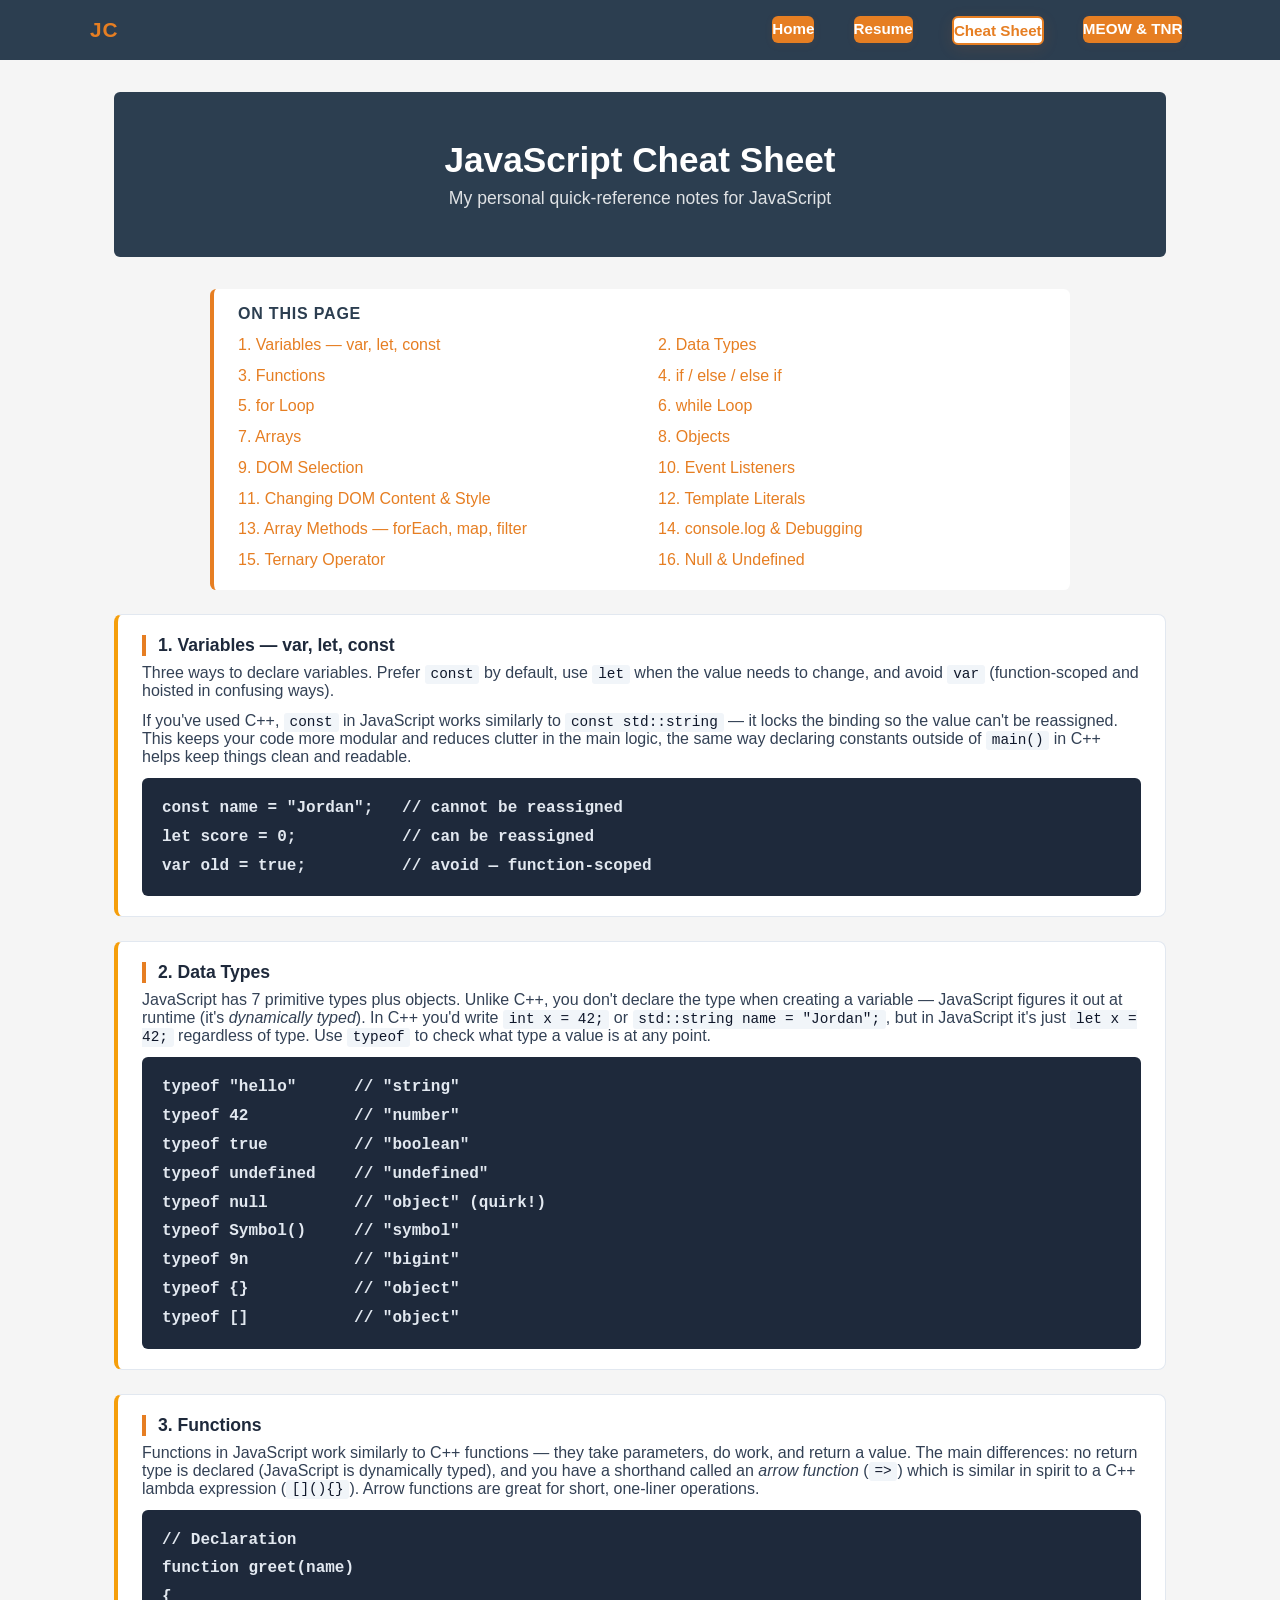
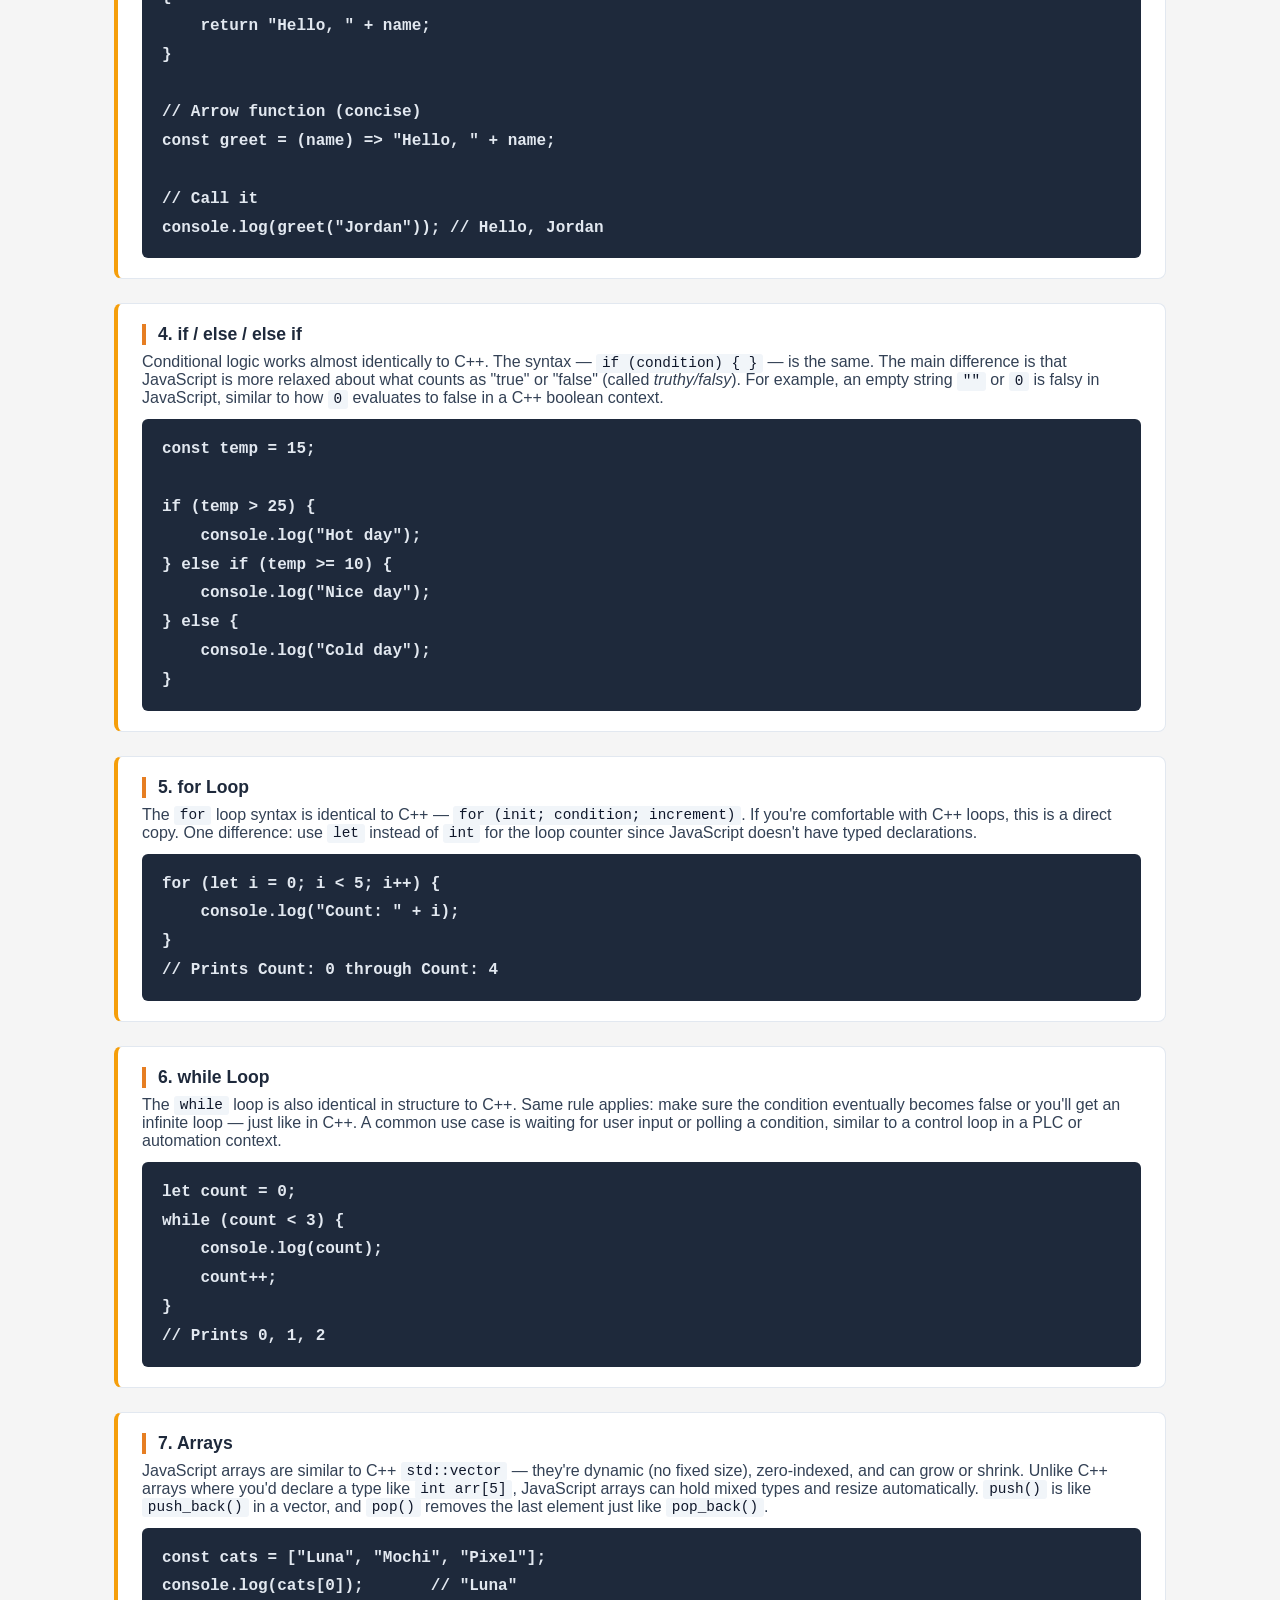
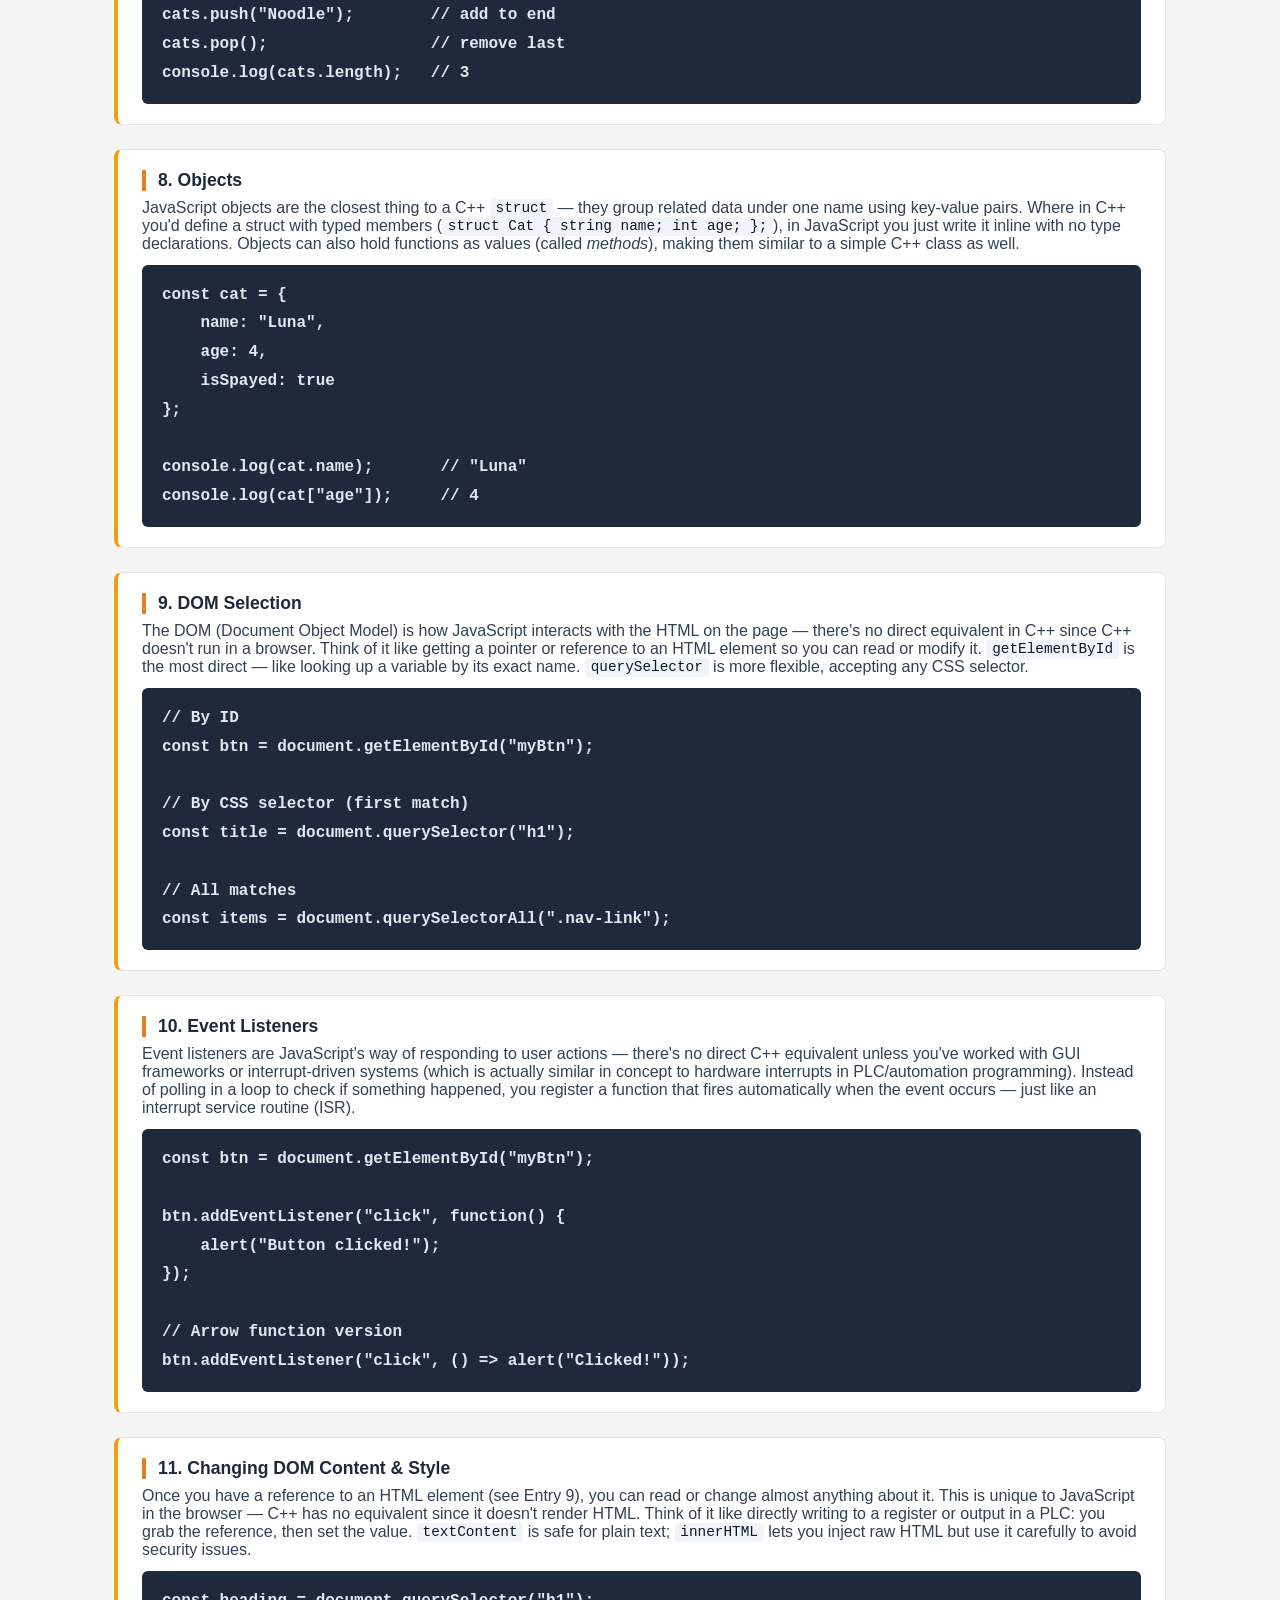
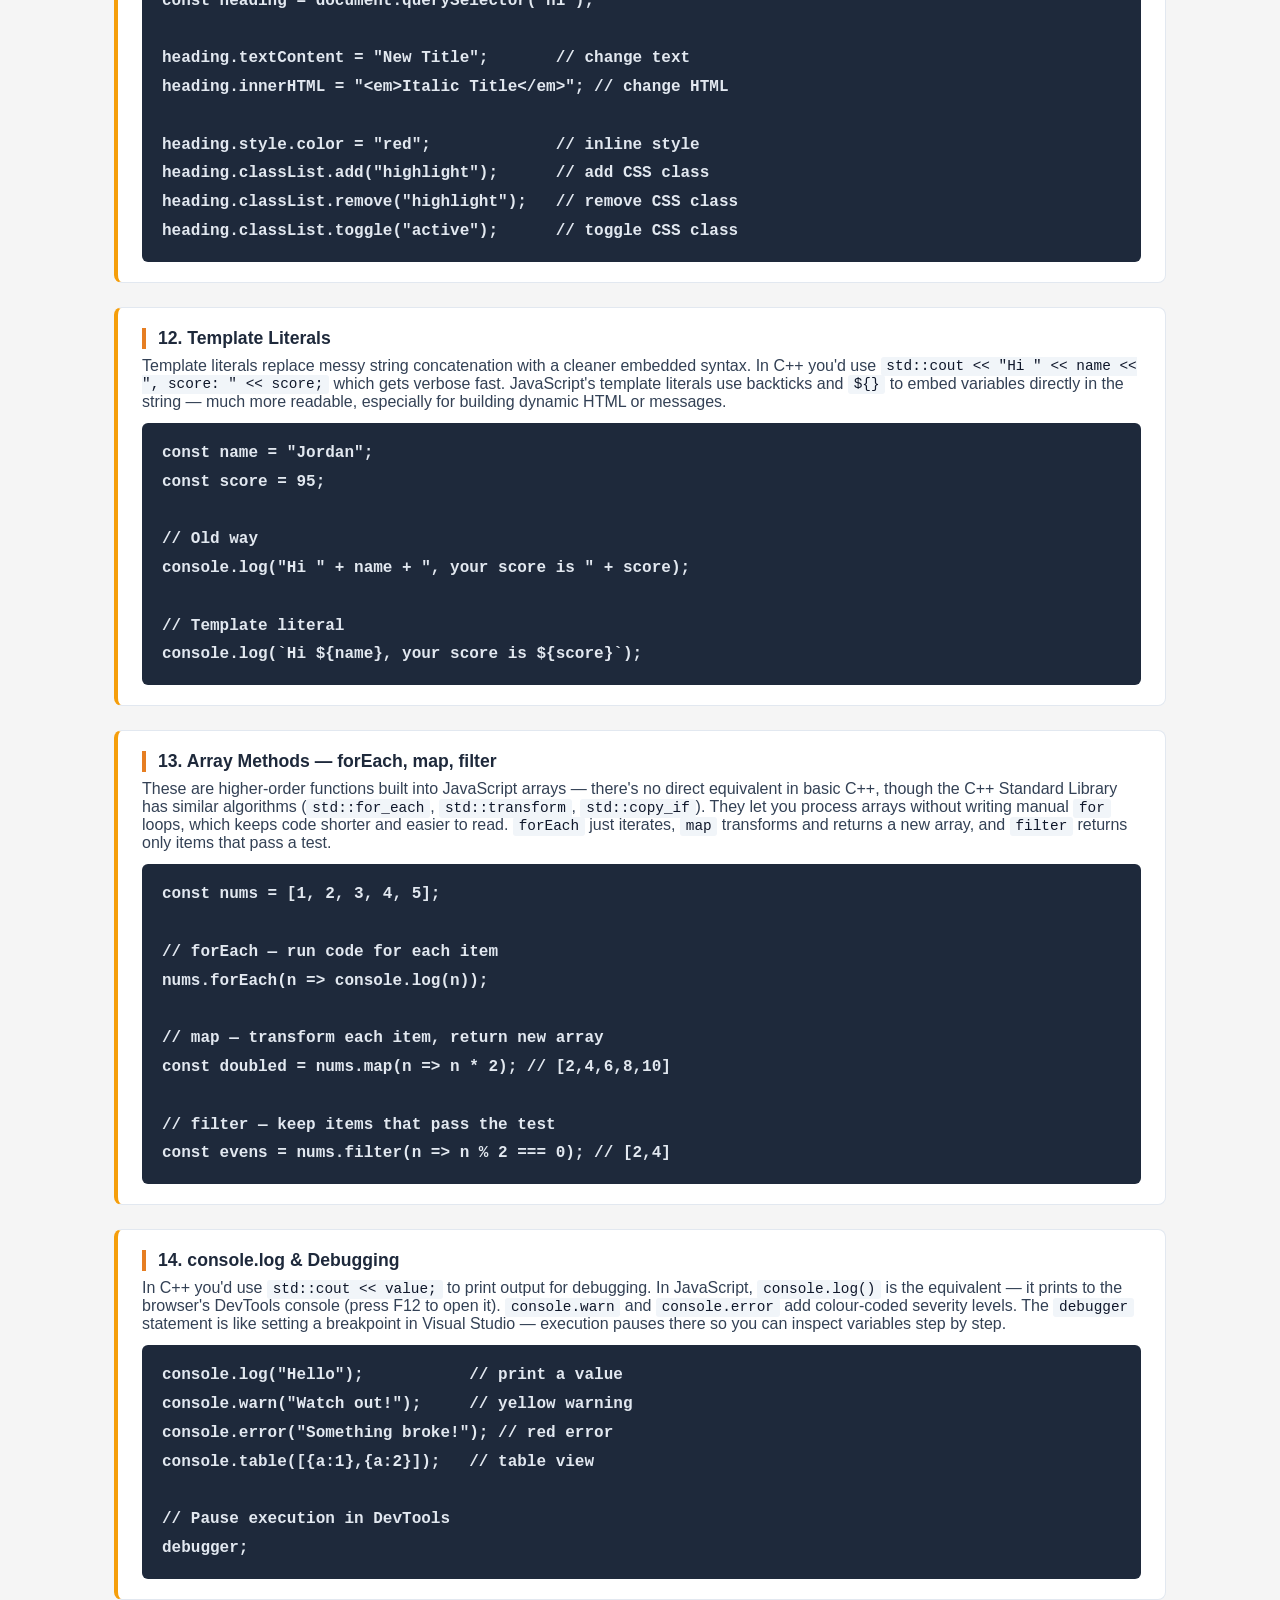
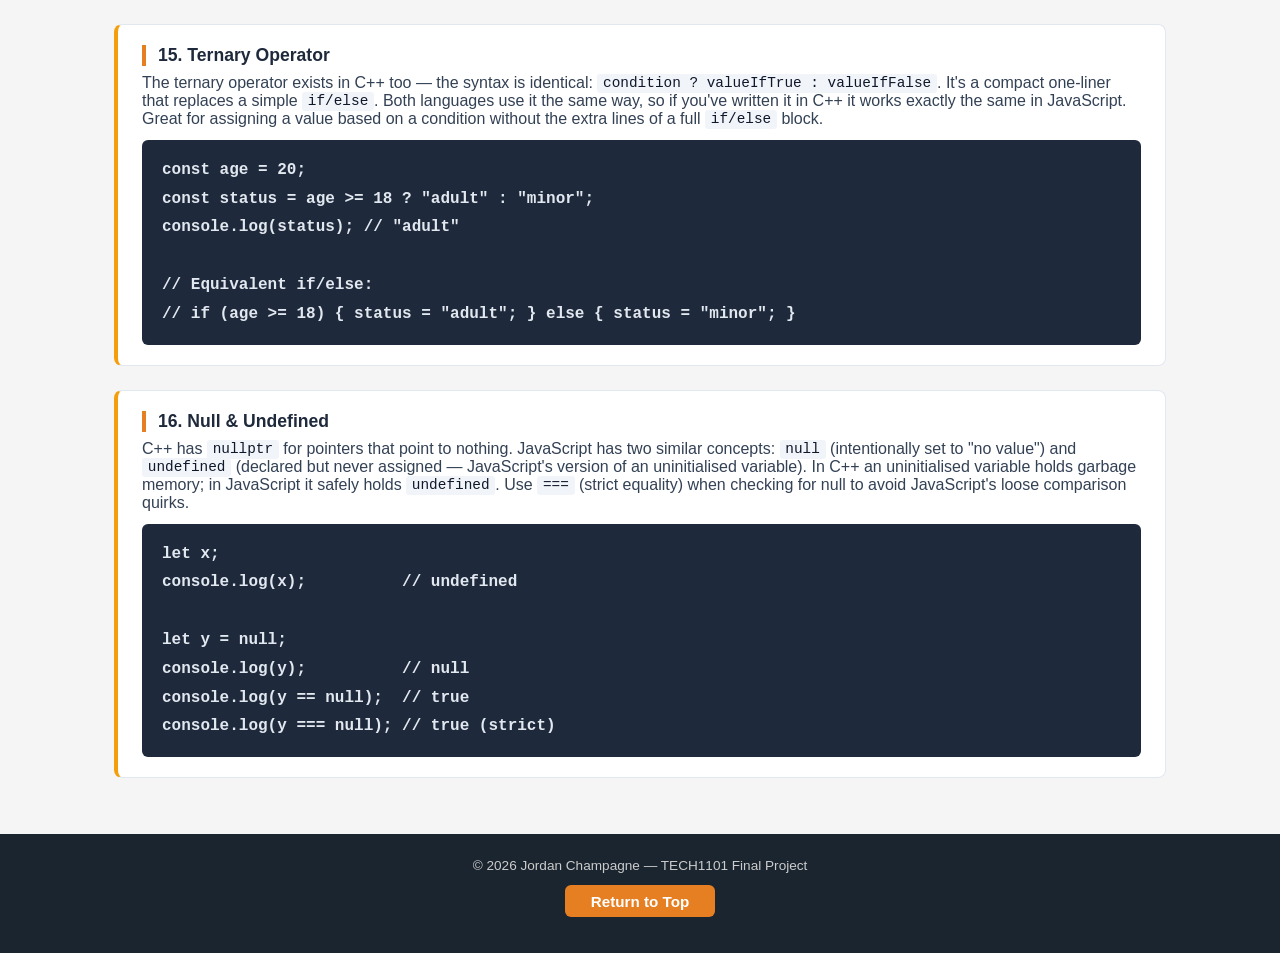
==== commit 621c21b9: "Increase nav button gap, reorder nav to Home > Resume > Cheat Sheet > MEOW & TNR" ====
--- a/cheatsheet.html
+++ b/cheatsheet.html
@@ -23,8 +23,8 @@
             <ul id="nav-links" class="nav-links">
                 <li><a href="index.html">Home</a></li>
                 <li><a href="resume.html">Resume</a></li>
-                <li><a href="hobby.html">Interests</a></li>
                 <li><a href="cheatsheet.html">Cheat Sheet</a></li>
+                <li><a href="meow-tnr.html">MEOW &amp; TNR</a></li>
             </ul>
         </div>
     </nav>
@@ -36,8 +36,31 @@
             <p>My personal quick-reference notes for JavaScript</p>
         </div>
 
+        <!-- ---- Table of Contents ---- -->
+        <nav class="page-toc" aria-label="Page sections">
+            <h2>On This Page</h2>
+            <ul>
+                <li><a href="#s1">1. Variables — var, let, const</a></li>
+                <li><a href="#s2">2. Data Types</a></li>
+                <li><a href="#s3">3. Functions</a></li>
+                <li><a href="#s4">4. if / else / else if</a></li>
+                <li><a href="#s5">5. for Loop</a></li>
+                <li><a href="#s6">6. while Loop</a></li>
+                <li><a href="#s7">7. Arrays</a></li>
+                <li><a href="#s8">8. Objects</a></li>
+                <li><a href="#s9">9. DOM Selection</a></li>
+                <li><a href="#s10">10. Event Listeners</a></li>
+                <li><a href="#s11">11. Changing DOM Content &amp; Style</a></li>
+                <li><a href="#s12">12. Template Literals</a></li>
+                <li><a href="#s13">13. Array Methods — forEach, map, filter</a></li>
+                <li><a href="#s14">14. console.log &amp; Debugging</a></li>
+                <li><a href="#s15">15. Ternary Operator</a></li>
+                <li><a href="#s16">16. Null &amp; Undefined</a></li>
+            </ul>
+        </nav>
+
         <!-- 1 -->
-        <section class="cheat-entry">
+        <section id="s1" class="cheat-entry">
             <h2>1. Variables — var, let, const</h2>
             <p>Three ways to declare variables. Prefer <code>const</code> by default, use <code>let</code> when the value needs to change, and avoid <code>var</code> (function-scoped and hoisted in confusing ways).</p>
             <p>If you've used C++, <code>const</code> in JavaScript works similarly to <code>const std::string</code> — it locks the binding so the value can't be reassigned. This keeps your code more modular and reduces clutter in the main logic, the same way declaring constants outside of <code>main()</code> in C++ helps keep things clean and readable.</p>
@@ -47,7 +70,7 @@
         </section>
 
         <!-- 2 -->
-        <section class="cheat-entry">
+        <section id="s2" class="cheat-entry">
             <h2>2. Data Types</h2>
             <p>JavaScript has 7 primitive types plus objects. Unlike C++, you don't declare the type when creating a variable — JavaScript figures it out at runtime (it's <em>dynamically typed</em>). In C++ you'd write <code>int x = 42;</code> or <code>std::string name = "Jordan";</code>, but in JavaScript it's just <code>let x = 42;</code> regardless of type. Use <code>typeof</code> to check what type a value is at any point.</p>
             <pre><code>typeof "hello"      // "string"
@@ -62,7 +85,7 @@
         </section>
 
         <!-- 3 -->
-        <section class="cheat-entry">
+        <section id="s3" class="cheat-entry">
             <h2>3. Functions</h2>
             <p>Functions in JavaScript work similarly to C++ functions — they take parameters, do work, and return a value. The main differences: no return type is declared (JavaScript is dynamically typed), and you have a shorthand called an <em>arrow function</em> (<code>=&gt;</code>) which is similar in spirit to a C++ lambda expression (<code>[](){}</code>). Arrow functions are great for short, one-liner operations.</p>
 <pre><code>// Declaration
@@ -80,7 +103,7 @@
         </section>
 
         <!-- 4 -->
-        <section class="cheat-entry">
+        <section id="s4" class="cheat-entry">
             <h2>4. if / else / else if</h2>
             <p>Conditional logic works almost identically to C++. The syntax — <code>if (condition) { }</code> — is the same. The main difference is that JavaScript is more relaxed about what counts as "true" or "false" (called <em>truthy/falsy</em>). For example, an empty string <code>""</code> or <code>0</code> is falsy in JavaScript, similar to how <code>0</code> evaluates to false in a C++ boolean context.</p>
             <pre><code>const temp = 15;
@@ -95,7 +118,7 @@
         </section>
 
         <!-- 5 -->
-        <section class="cheat-entry">
+        <section id="s5" class="cheat-entry">
             <h2>5. for Loop</h2>
             <p>The <code>for</code> loop syntax is identical to C++ — <code>for (init; condition; increment)</code>. If you're comfortable with C++ loops, this is a direct copy. One difference: use <code>let</code> instead of <code>int</code> for the loop counter since JavaScript doesn't have typed declarations.</p>
             <pre><code>for (let i = 0; i &lt; 5; i++) {
@@ -105,7 +128,7 @@
         </section>
 
         <!-- 6 -->
-        <section class="cheat-entry">
+        <section id="s6" class="cheat-entry">
             <h2>6. while Loop</h2>
             <p>The <code>while</code> loop is also identical in structure to C++. Same rule applies: make sure the condition eventually becomes false or you'll get an infinite loop — just like in C++. A common use case is waiting for user input or polling a condition, similar to a control loop in a PLC or automation context.</p>
             <pre><code>let count = 0;
@@ -117,7 +140,7 @@
         </section>
 
         <!-- 7 -->
-        <section class="cheat-entry">
+        <section id="s7" class="cheat-entry">
             <h2>7. Arrays</h2>
             <p>JavaScript arrays are similar to C++ <code>std::vector</code> — they're dynamic (no fixed size), zero-indexed, and can grow or shrink. Unlike C++ arrays where you'd declare a type like <code>int arr[5]</code>, JavaScript arrays can hold mixed types and resize automatically. <code>push()</code> is like <code>push_back()</code> in a vector, and <code>pop()</code> removes the last element just like <code>pop_back()</code>.</p>
             <pre><code>const cats = ["Luna", "Mochi", "Pixel"];
@@ -128,7 +151,7 @@
         </section>
 
         <!-- 8 -->
-        <section class="cheat-entry">
+        <section id="s8" class="cheat-entry">
             <h2>8. Objects</h2>
             <p>JavaScript objects are the closest thing to a C++ <code>struct</code> — they group related data under one name using key-value pairs. Where in C++ you'd define a struct with typed members (<code>struct Cat { string name; int age; };</code>), in JavaScript you just write it inline with no type declarations. Objects can also hold functions as values (called <em>methods</em>), making them similar to a simple C++ class as well.</p>
             <pre><code>const cat = {
@@ -142,7 +165,7 @@
         </section>
 
         <!-- 9 -->
-        <section class="cheat-entry">
+        <section id="s9" class="cheat-entry">
             <h2>9. DOM Selection</h2>
             <p>The DOM (Document Object Model) is how JavaScript interacts with the HTML on the page — there's no direct equivalent in C++ since C++ doesn't run in a browser. Think of it like getting a pointer or reference to an HTML element so you can read or modify it. <code>getElementById</code> is the most direct — like looking up a variable by its exact name. <code>querySelector</code> is more flexible, accepting any CSS selector.</p>
             <pre><code>// By ID
@@ -156,7 +179,7 @@
         </section>
 
         <!-- 10 -->
-        <section class="cheat-entry">
+        <section id="s10" class="cheat-entry">
             <h2>10. Event Listeners</h2>
             <p>Event listeners are JavaScript's way of responding to user actions — there's no direct C++ equivalent unless you've worked with GUI frameworks or interrupt-driven systems (which is actually similar in concept to hardware interrupts in PLC/automation programming). Instead of polling in a loop to check if something happened, you register a function that fires automatically when the event occurs — just like an interrupt service routine (ISR).</p>
             <pre><code>const btn = document.getElementById("myBtn");
@@ -170,7 +193,7 @@
         </section>
 
         <!-- 11 -->
-        <section class="cheat-entry">
+        <section id="s11" class="cheat-entry">
             <h2>11. Changing DOM Content &amp; Style</h2>
             <p>Once you have a reference to an HTML element (see Entry 9), you can read or change almost anything about it. This is unique to JavaScript in the browser — C++ has no equivalent since it doesn't render HTML. Think of it like directly writing to a register or output in a PLC: you grab the reference, then set the value. <code>textContent</code> is safe for plain text; <code>innerHTML</code> lets you inject raw HTML but use it carefully to avoid security issues.</p>
             <pre><code>const heading = document.querySelector("h1");
@@ -185,7 +208,7 @@
         </section>
 
         <!-- 12 -->
-        <section class="cheat-entry">
+        <section id="s12" class="cheat-entry">
             <h2>12. Template Literals</h2>
             <p>Template literals replace messy string concatenation with a cleaner embedded syntax. In C++ you'd use <code>std::cout &lt;&lt; "Hi " &lt;&lt; name &lt;&lt; ", score: " &lt;&lt; score;</code> which gets verbose fast. JavaScript's template literals use backticks and <code>${}</code> to embed variables directly in the string — much more readable, especially for building dynamic HTML or messages.</p>
             <pre><code>const name = "Jordan";
@@ -199,7 +222,7 @@
         </section>
 
         <!-- 13 -->
-        <section class="cheat-entry">
+        <section id="s13" class="cheat-entry">
             <h2>13. Array Methods — forEach, map, filter</h2>
             <p>These are higher-order functions built into JavaScript arrays — there's no direct equivalent in basic C++, though the C++ Standard Library has similar algorithms (<code>std::for_each</code>, <code>std::transform</code>, <code>std::copy_if</code>). They let you process arrays without writing manual <code>for</code> loops, which keeps code shorter and easier to read. <code>forEach</code> just iterates, <code>map</code> transforms and returns a new array, and <code>filter</code> returns only items that pass a test.</p>
             <pre><code>const nums = [1, 2, 3, 4, 5];
@@ -215,7 +238,7 @@
         </section>
 
         <!-- 14 -->
-        <section class="cheat-entry">
+        <section id="s14" class="cheat-entry">
             <h2>14. console.log &amp; Debugging</h2>
             <p>In C++ you'd use <code>std::cout &lt;&lt; value;</code> to print output for debugging. In JavaScript, <code>console.log()</code> is the equivalent — it prints to the browser's DevTools console (press F12 to open it). <code>console.warn</code> and <code>console.error</code> add colour-coded severity levels. The <code>debugger</code> statement is like setting a breakpoint in Visual Studio — execution pauses there so you can inspect variables step by step.</p>
             <pre><code>console.log("Hello");           // print a value
@@ -228,7 +251,7 @@
         </section>
 
         <!-- 15 -->
-        <section class="cheat-entry">
+        <section id="s15" class="cheat-entry">
             <h2>15. Ternary Operator</h2>
             <p>The ternary operator exists in C++ too — the syntax is identical: <code>condition ? valueIfTrue : valueIfFalse</code>. It's a compact one-liner that replaces a simple <code>if/else</code>. Both languages use it the same way, so if you've written it in C++ it works exactly the same in JavaScript. Great for assigning a value based on a condition without the extra lines of a full <code>if/else</code> block.</p>
             <pre><code>const age = 20;
@@ -240,7 +263,7 @@
         </section>
 
         <!-- 16 (bonus) -->
-        <section class="cheat-entry">
+        <section id="s16" class="cheat-entry">
             <h2>16. Null &amp; Undefined</h2>
             <p>C++ has <code>nullptr</code> for pointers that point to nothing. JavaScript has two similar concepts: <code>null</code> (intentionally set to "no value") and <code>undefined</code> (declared but never assigned — JavaScript's version of an uninitialised variable). In C++ an uninitialised variable holds garbage memory; in JavaScript it safely holds <code>undefined</code>. Use <code>===</code> (strict equality) when checking for null to avoid JavaScript's loose comparison quirks.</p>
             <pre><code>let x;
@@ -260,6 +283,9 @@
         <button onclick="window.scrollTo({top: 0, behavior: 'smooth'});" class="return-top-btn">Return to Top</button>
     </footer>
 
+    <!-- Floating back-to-top button -->
+    <button id="float-top-btn" onclick="window.scrollTo({top:0,behavior:'smooth'})" aria-label="Back to top">&#8679; Top</button>
+
     <script src="js/main.js"></script>
 </body>
 </html>
--- a/css/style.css
+++ b/css/style.css
@@ -1,3 +1,45 @@
+/* Style nav bar links like portfolio buttons for consistency */
+/* Top nav bar links styled as buttons for full consistency */
+.nav-links a {
+    background: var(--colour-accent, #e67e22);
+    color: #fff !important;
+    padding: 0.5em 2.2em;
+    border: none;
+    border-radius: 0.4em;
+    text-decoration: none;
+    font-weight: 600;
+    font-size: 1rem;
+    margin: 0 0.5em;
+    transition: background 0.2s, color 0.2s, box-shadow 0.2s;
+    display: inline-block;
+    box-shadow: 0 2px 8px rgba(230,103,34,0.08);
+    cursor: pointer;
+}
+.nav-links a:hover, .nav-links a.active {
+    background: #fff;
+    color: var(--colour-accent, #e67e22) !important;
+    box-shadow: 0 4px 16px rgba(230,103,34,0.12);
+    border: 2px solid var(--colour-accent, #e67e22);
+}
+/* Portfolio navigation buttons (bottom of C++ Projects page) */
+.portfolio-btn {
+    background: var(--colour-primary, #2c3e50);
+    color: #fff !important;
+    padding: 0.6em 1.4em;
+    border: none;
+    border-radius: 0.4em;
+    text-decoration: none;
+    font-weight: 600;
+    font-size: 1rem;
+    transition: background 0.2s, color 0.2s;
+    box-shadow: 0 2px 8px rgba(44,62,80,0.08);
+    cursor: pointer;
+    display: inline-block;
+}
+.portfolio-btn:hover:not([style*="pointer-events:none"]) {
+    background: var(--colour-accent, #e67e22);
+    color: #fff;
+}
 /* ============================================================
    style.css — Shared stylesheet for Jordan's Personal Website
    TECH1101 Final Project
@@ -50,7 +92,7 @@
     align-items: center;
     max-width: 1100px;
     margin: 0 auto;
-    height: 60px;
+    height: 3.75rem;
 }
 
 .nav-logo {
@@ -74,10 +116,10 @@
 
 .nav-toggle span {
     display: block;
-    width: 25px;
-    height: 3px;
+    width: 1.5rem;
+    height: 0.2rem;
     background-color: var(--colour-nav-text);
-    border-radius: 2px;
+    border-radius: 0.125rem;
     transition: all 0.3s ease;
 }
 
@@ -149,8 +191,122 @@
     background-color: var(--colour-footer-bg);
     color: var(--colour-footer-text);
     text-align: center;
-    padding: 1rem;
+    padding: 1.5rem 1rem;
     font-size: 0.85rem;
+    display: flex;
+    flex-direction: column;
+    align-items: center;
+    gap: 0.75rem;
+}
+
+.return-top-btn {
+    display: block;
+    margin: 0 auto 0.75rem auto;
+    background: var(--colour-accent, #e67e22);
+    color: #fff;
+    border: none;
+    border-radius: 0.4em;
+    padding: 0.5em 1.7em;
+    font-size: 0.95rem;
+    font-weight: 600;
+    cursor: pointer;
+    transition: background 0.2s;
+}
+.return-top-btn:hover {
+    background: #fff;
+    color: var(--colour-accent, #e67e22);
+    outline: 2px solid var(--colour-accent, #e67e22);
+}
+
+/* ---------- Page Table of Contents ---------- */
+.page-toc {
+    background: #fff;
+    border-left: 4px solid var(--colour-accent, #e67e22);
+    border-radius: 0.4em;
+    padding: 1em 1.5em;
+    margin: 1.5em auto;
+    max-width: 860px;
+    position: static;
+    top: auto;
+    z-index: auto;
+    box-shadow: none;
+}
+.page-toc h2 {
+    font-size: 1rem;
+    margin-bottom: 0.5em;
+    color: var(--colour-primary, #2c3e50);
+    text-transform: uppercase;
+    letter-spacing: 0.05em;
+}
+.page-toc ul {
+    display: grid;
+    grid-template-columns: 1fr 1fr;
+    gap: 0.2em 2em;
+    list-style: none;
+    padding: 0;
+    margin: 0;
+}
+.page-toc ul li {
+    margin: 0.3em 0;
+}
+.page-toc ul li a {
+    color: var(--colour-accent, #e67e22);
+    text-decoration: none;
+    font-weight: 500;
+}
+.page-toc ul li a:hover {
+    text-decoration: underline;
+}
+
+/* ---------- Floating Back-to-Top Button ---------- */
+#float-top-btn {
+    position: fixed;
+    bottom: 2rem;
+    right: 1.5rem;
+    background: var(--colour-accent, #e67e22);
+    color: #fff;
+    border: none;
+    border-radius: 2em;
+    padding: 0.55em 1.1em;
+    font-size: 1rem;
+    font-weight: 700;
+    cursor: pointer;
+    box-shadow: 0 4px 16px rgba(0,0,0,0.18);
+    opacity: 0;
+    pointer-events: none;
+    transition: opacity 0.3s, background 0.2s;
+    z-index: 999;
+}
+#float-top-btn.visible {
+    opacity: 1;
+    pointer-events: auto;
+}
+#float-top-btn:hover {
+    background: var(--colour-primary, #2c3e50);
+}
+
+/* Skills section headings & lists */
+.skills-section {
+    margin-bottom: 1.5rem;
+}
+
+.skills-section h2 {
+    margin-top: 1.5rem;
+    margin-bottom: 0.75rem;
+}
+
+.skills-section h2:first-child {
+    margin-top: 0;
+}
+
+.skills-list {
+    padding-left: 1.2rem;
+    margin-bottom: 1rem;
+}
+
+.skills-list li {
+    margin-bottom: 0.4rem;
+    line-height: 1.6;
 }
 
 /* ============================================================
@@ -171,7 +327,7 @@
     border-left: 4px solid var(--colour-accent);
     padding: 1rem 1.25rem;
     margin-bottom: 1rem;
-    border-radius: 4px;
+    border-radius: 0.25rem;
     box-shadow: 0 1px 4px rgba(0,0,0,0.07);
 }
 
@@ -236,7 +392,7 @@
 
 .project-card {
     background: #fff;
-    border-radius: 6px;
+    border-radius: 0.375rem;
     padding: 1.25rem;
     box-shadow: 0 1px 6px rgba(0,0,0,0.1);
     text-align: center;
@@ -244,7 +400,7 @@
 }
 
 .project-card:hover {
-    transform: translateY(-4px);
+    transform: translateY(-0.25rem);
     box-shadow: 0 4px 14px rgba(0,0,0,0.15);
 }
 
@@ -332,7 +488,7 @@
 }
 
 .temp-input-row input[type="number"] {
-    width: 90px;
+    width: 5.5rem;
     padding: 0.5rem 0.6rem;
     border: 1px solid #ccc;
     border-radius: 4px;
@@ -464,6 +620,75 @@
 }
 
 /* ============================================================
+   Home Page — Nav Cards
+   ============================================================ */
+#about p {
+    font-size: 1.1rem;
+    line-height: 1.8;
+}
+
+.about-grid {
+    display: grid;
+    grid-template-columns: 11.25rem 1fr;
+    gap: 2rem;
+    align-items: center;
+}
+
+.profile-img {
+    width: 11.25rem;
+    height: 11.25rem;
+    object-fit: cover;
+    border-radius: 50%;
+    border: 0.2rem solid #f59e0b;
+    display: block;
+}
+
+@media (max-width: 600px) {
+    .about-grid {
+        grid-template-columns: 1fr;
+        text-align: center;
+    }
+    .profile-img {
+        margin: 0 auto;
+    }
+}
+
+.nav-card {
+    display: flex;
+    flex-direction: column;
+    align-items: center;
+    text-align: center;
+    background: var(--card-bg, #fff);
+    border: 2px solid #f59e0b;
+    border-radius: 0.75rem;
+    padding: 3rem 1.5rem;
+    text-decoration: none;
+    color: inherit;
+    transition: transform 0.2s ease, box-shadow 0.2s ease;
+}
+
+.nav-card:hover {
+    transform: translateY(-4px);
+    box-shadow: 0 8px 24px rgba(0, 0, 0, 0.1);
+}
+
+.nav-card__icon {
+    font-size: 2.5rem;
+    margin-bottom: 0.75rem;
+}
+
+.nav-card h3 {
+    margin-bottom: 0.5rem;
+    color: var(--heading, #1e293b);
+}
+
+.nav-card p {
+    font-size: 1rem;
+    color: var(--text-muted, #64748b);
+    margin: 0;
+}
+
+/* ============================================================
    Cheat Sheet Entries
    ============================================================ */
 .cheat-entry {
@@ -493,8 +718,12 @@
     border-radius: 6px;
     padding: 1rem 1.25rem;
     overflow-x: auto;
-    font-size: 0.875rem;
-    line-height: 1.6;
+    font-size: 1rem;
+    font-weight: 600;
+    font-family: "Consolas", "Courier New", Courier, monospace;
+    line-height: 1.8;
+    tab-size: 4;
+    white-space: pre;
 }
 
 .cheat-entry code {
